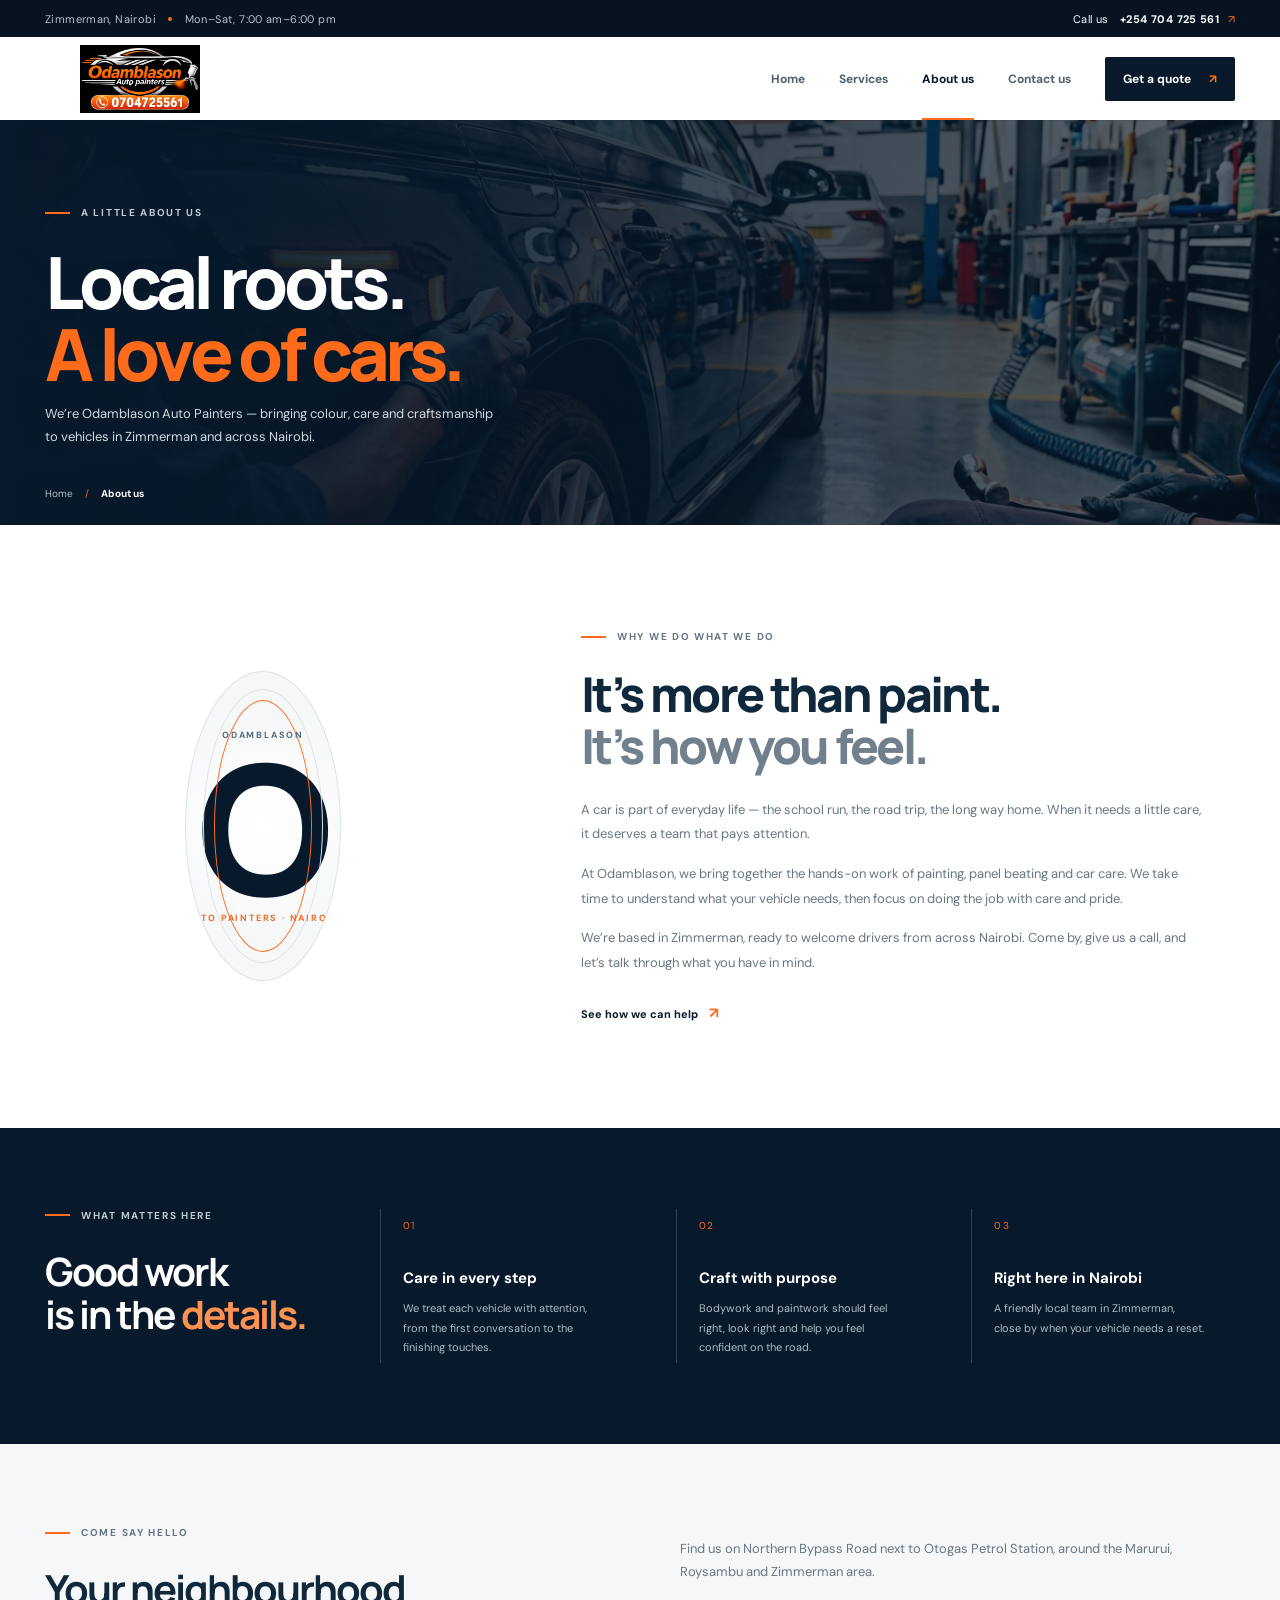
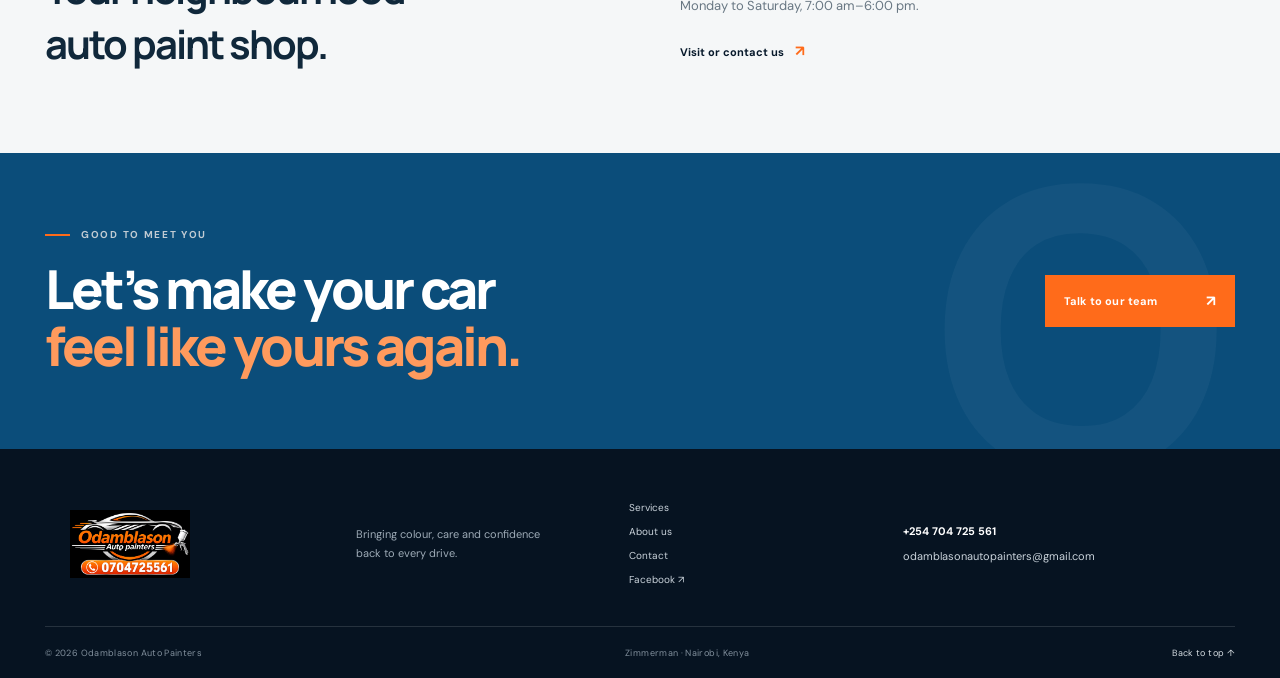
==== about.html @ 7e7ad4d9 "Build Odamblason Auto Painters website Co-authored-by: arena-agent <297053741+arena-agent@users.nore" ====
<!doctype html>
<html lang="en"><head><meta charset="utf-8"><meta name="viewport" content="width=device-width,initial-scale=1"><meta name="theme-color" content="#07192b"><meta name="description" content="Meet Odamblason Auto Painters, your local auto painting and bodywork team in Zimmerman, Nairobi."><title>About Us | Odamblason Auto Painters</title><link rel="preconnect" href="https://fonts.googleapis.com"><link rel="preconnect" href="https://fonts.gstatic.com" crossorigin><link href="https://fonts.googleapis.com/css2?family=DM+Sans:wght@400;500;600;700&family=Manrope:wght@400;500;600;700;800&display=swap" rel="stylesheet"><link rel="stylesheet" href="styles.css"><script src="script.js" defer></script></head><body id="top">
<div class="topline"><div class="wrap top-inner"><span>Zimmerman, Nairobi <i class="dot"></i> Mon–Sat, 7:00 am–6:00 pm</span><a href="tel:+254704725561">Call us <b>+254 704 725 561</b> <span class="arrow">↗</span></a></div></div><header class="site-header"><div class="wrap nav-wrap"><a class="brand" href="index.html" aria-label="Odamblason Auto Painters home"><img src="assets/OdambIason Auto Painters Logo.png" alt="Odamblason Auto Painters logo"></a><button class="menu-toggle" aria-label="Open navigation" aria-expanded="false"><span></span><span></span></button><nav class="main-nav" aria-label="Main navigation"><a href="index.html">Home</a><a href="services.html">Services</a><a class="active" href="about.html">About us</a><a href="contact.html">Contact us</a><a class="nav-cta" href="contact.html#quote">Get a quote <span>↗</span></a></nav></div></header>
<main><section class="page-hero about-hero"><div class="wrap page-hero-inner"><span class="eyebrow light"><span class="eyebrow-line"></span> A LITTLE ABOUT US</span><h1>Local roots.<br><em>A love of cars.</em></h1><p>We’re Odamblason Auto Painters — bringing colour, care and craftsmanship to vehicles in Zimmerman and across Nairobi.</p><div class="breadcrumb"><a href="index.html">Home</a><span>/</span><b>About us</b></div></div></section>
<section class="about-story section-pad"><div class="wrap about-grid"><div class="about-stamp"><span class="stamp-top">ODAMBLASON</span><span class="stamp-mark">O</span><span class="stamp-bottom">AUTO PAINTERS · NAIROBI</span></div><div class="about-text"><span class="eyebrow"><span class="eyebrow-line"></span> WHY WE DO WHAT WE DO</span><h2>It’s more than paint.<br><em>It’s how you feel.</em></h2><p>A car is part of everyday life — the school run, the road trip, the long way home. When it needs a little care, it deserves a team that pays attention.</p><p>At Odamblason, we bring together the hands-on work of painting, panel beating and car care. We take time to understand what your vehicle needs, then focus on doing the job with care and pride.</p><p>We’re based in Zimmerman, ready to welcome drivers from across Nairobi. Come by, give us a call, and let’s talk through what you have in mind.</p><a class="text-link" href="services.html">See how we can help <span>↗</span></a></div></div></section>
<section class="values-section"><div class="wrap values-grid"><div class="values-heading"><span class="eyebrow light"><span class="eyebrow-line"></span> WHAT MATTERS HERE</span><h2>Good work<br>is in the <em>details.</em></h2></div><div class="value-card"><span>01</span><h3>Care in every step</h3><p>We treat each vehicle with attention, from the first conversation to the finishing touches.</p></div><div class="value-card"><span>02</span><h3>Craft with purpose</h3><p>Bodywork and paintwork should feel right, look right and help you feel confident on the road.</p></div><div class="value-card"><span>03</span><h3>Right here in Nairobi</h3><p>A friendly local team in Zimmerman, close by when your vehicle needs a reset.</p></div></div></section>
<section class="about-location section-pad"><div class="wrap about-loc-inner"><div><span class="eyebrow"><span class="eyebrow-line"></span> COME SAY HELLO</span><h2>Your neighbourhood<br>auto paint shop.</h2></div><div><p>Find us on Northern Bypass Road next to Otogas Petrol Station, around the Marurui, Roysambu and Zimmerman area.</p><p>Monday to Saturday, 7:00 am–6:00 pm.</p><a class="text-link" href="contact.html">Visit or contact us <span>↗</span></a></div></div></section><section class="cta-band"><div class="wrap cta-inner"><div><span class="eyebrow light"><span class="eyebrow-line"></span> GOOD TO MEET YOU</span><h2>Let’s make your car<br><em>feel like yours again.</em></h2></div><a class="button button-orange" href="contact.html#quote">Talk to our team <span>↗</span></a></div></section></main>
<footer class="site-footer"><div class="wrap footer-main"><a class="footer-brand" href="index.html"><img src="assets/OdambIason Auto Painters Logo.png" alt="Odamblason Auto Painters"></a><p>Bringing colour, care and confidence back to every drive.</p><div class="footer-links"><a href="services.html">Services</a><a href="about.html">About us</a><a href="contact.html">Contact</a><a href="https://www.facebook.com/odamblason/" target="_blank" rel="noreferrer">Facebook ↗</a></div><div class="footer-contact"><a href="tel:+254704725561">+254 704 725 561</a><a href="mailto:odamblasonautopainters@gmail.com">odamblasonautopainters@gmail.com</a></div></div><div class="wrap footer-bottom"><span>© <span class="year"></span> Odamblason Auto Painters</span><span>Zimmerman · Nairobi, Kenya</span><a href="#top">Back to top ↑</a></div></footer></body></html>
---- styles.css ----
:root{--navy:#07192b;--navy2:#0b223a;--blue:#0b4d7a;--orange:#ff6b1a;--orange2:#ff8a3d;--ink:#10283b;--muted:#607080;--paper:#f5f7f8;--white:#fff;--line:#dfe5e9;--font:'DM Sans',sans-serif;--display:'Manrope',sans-serif}*{box-sizing:border-box}html{scroll-behavior:smooth;scroll-padding-top:92px}body{margin:0;color:var(--ink);font-family:var(--font);font-size:15px;-webkit-font-smoothing:antialiased}body.nav-open{overflow:hidden}a{color:inherit;text-decoration:none}img{max-width:100%;display:block}button,input,select,textarea{font:inherit}.wrap{width:min(1190px,calc(100% - 64px));margin:0 auto}.topline{height:37px;background:#061321;color:#b8c2cd;font-size:11px;letter-spacing:.035em}.top-inner{height:100%;display:flex;align-items:center;justify-content:space-between}.topline a{color:#fff}.topline b{margin-left:8px;font-weight:700}.dot{width:4px;height:4px;border-radius:50%;background:var(--orange);display:inline-block;margin:0 9px 2px}.arrow{color:var(--orange);margin-left:5px}.site-header{height:83px;background:#fff;position:sticky;top:0;z-index:20;box-shadow:0 1px 0 rgba(16,40,59,.08)}.nav-wrap{height:100%;display:flex;align-items:center;justify-content:space-between}.brand img{width:190px;height:68px;object-fit:contain}.main-nav{display:flex;align-items:center;gap:34px;height:100%;font-size:12px;font-weight:700;color:#52606d}.main-nav>a:not(.nav-cta){height:100%;display:flex;align-items:center;position:relative;transition:color .2s}.main-nav>a:not(.nav-cta):hover,.main-nav>a.active{color:var(--navy)}.main-nav>a.active:after{content:'';height:2px;background:var(--orange);position:absolute;bottom:0;left:0;right:0}.nav-cta{padding:14px 18px;background:var(--navy);color:white;border-radius:2px;transition:background .2s}.nav-cta:hover{background:var(--orange)}.nav-cta span{color:var(--orange);margin-left:15px}.nav-cta:hover span{color:white}.menu-toggle{display:none}.hero{height:min(670px,calc(100vh - 120px));min-height:565px;position:relative;overflow:hidden;background:var(--navy);color:white}.hero-image{position:absolute;inset:0;background-image:url('assets/paint-shop-hero.jpg');background-size:cover;background-position:center 56%;animation:heroZoom 22s ease-in-out infinite alternate}.hero-shade{position:absolute;inset:0;background:linear-gradient(90deg,rgba(4,17,29,.94) 0%,rgba(4,17,29,.78) 38%,rgba(4,17,29,.12) 77%),linear-gradient(0deg,rgba(4,17,29,.54),transparent 35%)}@keyframes heroZoom{from{transform:scale(1)}to{transform:scale(1.07)}}.hero-inner{position:relative;height:100%;display:flex;flex-direction:column;justify-content:center;padding-bottom:35px}.hero-copy{max-width:600px}.eyebrow{display:flex;align-items:center;gap:11px;font-size:10px;font-weight:700;letter-spacing:.17em;color:#667585}.eyebrow.light{color:#c1cbd3}.eyebrow-line{width:25px;height:2px;background:var(--orange);display:inline-block}.slide-kicker{color:var(--orange2);font-weight:700;letter-spacing:.17em;font-size:10px;margin:34px 0 17px}.slide h1,.page-hero h1{font-family:var(--display);font-size:clamp(53px,6.15vw,83px);letter-spacing:-.065em;line-height:.99;margin:0;font-weight:800}.slide h1 em,.page-hero h1 em,.intro h2 em,.feature-copy h2 em,.location-band h2 em,.cta-band h2 em,.about-text h2 em,.values-heading h2 em,.contact-info h2 em{font-style:normal;color:var(--orange)}.hero-lead{font-size:15px;line-height:1.8;color:#d0d7dd;max-width:420px;margin:22px 0 29px}.button{border:0;display:inline-flex;align-items:center;justify-content:space-between;gap:37px;padding:16px 19px;font-size:11px;font-weight:700;letter-spacing:.015em;transition:transform .2s,background .2s,color .2s;cursor:pointer}.button:hover{transform:translateY(-2px)}.button span{font-size:15px}.button-orange{background:var(--orange);color:#fff}.button-orange:hover{background:#e95b0b}.slide{display:none;animation:slideIn .55s both}.slide.active{display:block}@keyframes slideIn{from{opacity:0;transform:translateY(12px)}to{opacity:1;transform:translateY(0)}}.hero-bottom{display:flex;justify-content:space-between;align-items:center;position:absolute;bottom:30px;left:0;right:0}.slide-controls{display:flex;align-items:center;gap:13px}.slide-arrow{color:#fff;background:transparent;border:1px solid rgba(255,255,255,.28);border-radius:50%;height:31px;width:31px;cursor:pointer;transition:all .2s}.slide-arrow:hover{background:var(--orange);border-color:var(--orange)}.slide-dots{display:flex;gap:7px}.slide-dots button{width:6px;height:6px;border:0;padding:0;border-radius:10px;background:#73818e;cursor:pointer;transition:width .25s,background .25s}.slide-dots button.active{width:23px;background:var(--orange)}.hero-caption{font-size:9px;letter-spacing:.18em;color:#cad3db}.hero-side-link{position:absolute;right:0;bottom:0;background:var(--orange);color:white;display:flex;flex-direction:column;padding:17px 28px;min-width:240px;gap:6px}.hero-side-link span{font-size:9px;letter-spacing:.15em;opacity:.82}.hero-side-link b{font-size:12px}.hero-side-link b:last-child{font-weight:700}.quick-strip{background:#fff;border-bottom:1px solid var(--line)}.quick-grid{display:grid;grid-template-columns:repeat(3,1fr) auto;align-items:center;min-height:110px}.quick-item{display:flex;align-items:center;gap:15px;border-right:1px solid var(--line);padding:13px 20px 13px 0}.quick-item+.quick-item{padding-left:25px}.quick-icon{height:37px;width:37px;border:1px solid #e1e6e9;border-radius:50%;display:grid;place-items:center;color:var(--orange);font-size:20px}.quick-item b,.quick-item small{display:block}.quick-item b{font-size:12px}.quick-item small{font-size:10px;color:#788692;margin-top:5px}.quick-link,.text-link{font-size:11px;font-weight:700;color:var(--navy);white-space:nowrap}.quick-link{padding-left:22px}.quick-link span,.text-link span{color:var(--orange);padding-left:8px;font-size:15px}.section-pad{padding:105px 0}.intro{background:var(--paper)}.intro-grid{display:grid;grid-template-columns:220px 1fr;gap:55px}.intro-label{display:flex;flex-direction:column;justify-content:space-between;align-items:flex-start}.vertical-note{writing-mode:vertical-rl;transform:rotate(180deg);font-size:9px;letter-spacing:.16em;color:#a0abb3}.intro h2,.location-band h2,.about-text h2,.contact-info h2{font-family:var(--display);font-size:clamp(38px,4.4vw,58px);line-height:1.09;letter-spacing:-.055em;margin:0 0 28px;font-weight:800}.intro h2 em,.about-text h2 em,.contact-info h2 em{color:#687988}.intro-bottom{display:flex;align-items:flex-end;justify-content:space-between;gap:30px}.intro-bottom p{max-width:505px;font-size:14px;color:#657583;line-height:1.85;margin:0}.intro-bottom .text-link{padding-bottom:5px}.feature-service{display:grid;grid-template-columns:1.1fr .9fr;min-height:500px;background:var(--navy)}.feature-image{min-height:500px;overflow:hidden}.feature-image img{width:100%;height:100%;object-fit:cover;object-position:center;filter:saturate(.8)}.feature-copy{align-self:center;padding:70px clamp(45px,8vw,125px);color:#fff}.feature-number{font-size:10px;letter-spacing:.16em;color:#ff985b;margin:54px 0 15px}.feature-copy h2,.cta-band h2{font-family:var(--display);font-weight:800;font-size:clamp(38px,4.2vw,55px);line-height:1.05;letter-spacing:-.055em;margin:0 0 19px}.feature-copy p:not(.feature-number){color:#b7c2cd;line-height:1.8;font-size:13px;max-width:395px;margin-bottom:27px}.button-outline{border:1px solid #71808d;color:#fff;background:transparent}.button-outline:hover{background:#fff;color:var(--navy)}.location-band{padding:87px 0;background:#fff}.location-grid{display:grid;grid-template-columns:1.05fr 1.1fr .8fr;gap:38px;align-items:center}.location-band h2{font-size:42px;margin:21px 0 0}.location-band h2 em{color:#637686}.location-detail,.location-hours{border-left:1px solid var(--line);padding-left:32px}.location-detail>div{display:flex;gap:14px}.detail-icon{color:var(--orange);font-size:21px;line-height:1}.location-detail p,.location-hours p{font-size:12px;line-height:1.75;color:#687784;margin:0 0 14px}.location-detail p b,.location-hours p b{font-size:13px;color:var(--ink)}.location-hours>a{font-size:12px;font-weight:700;color:var(--blue)}.cta-band{background:var(--blue);padding:75px 0;color:white;position:relative;overflow:hidden}.cta-band:after{content:'O';font-family:var(--display);font-size:390px;font-weight:800;line-height:.8;position:absolute;right:4%;top:4%;color:rgba(255,255,255,.035);pointer-events:none}.cta-inner{display:flex;align-items:center;justify-content:space-between;position:relative;z-index:1}.cta-band h2{margin:20px 0 0}.cta-band h2 em{color:#ff9a5d}.cta-inner>.button{min-width:190px}.site-footer{background:#061321;color:#fff}.footer-main{padding:52px 0 40px;display:grid;grid-template-columns:1.15fr 1fr 1fr 1.35fr;gap:28px;align-items:center}.footer-brand img{width:170px;height:68px;object-fit:contain}.footer-main>p{font-size:11px;color:#9eabb7;line-height:1.7;max-width:190px}.footer-links,.footer-contact{display:flex;flex-direction:column;gap:11px;font-size:10px;color:#cad3db}.footer-links a:hover,.footer-contact a:hover{color:var(--orange)}.footer-contact{font-size:11px}.footer-contact a:first-child{font-weight:700;color:#fff}.footer-bottom{border-top:1px solid rgba(255,255,255,.13);height:52px;display:flex;align-items:center;justify-content:space-between;color:#82909d;font-size:9px;letter-spacing:.04em}.footer-bottom a{color:#d6dde2}.page-hero{height:405px;position:relative;overflow:hidden;background-color:var(--navy);color:white}.page-hero:before{content:'';position:absolute;inset:0;background-size:cover;background-position:center;opacity:.38}.services-hero:before{background-image:linear-gradient(90deg,var(--navy),transparent),url('assets/paint-shop-hero.jpg');background-position:center 57%}.about-hero:before{background-image:linear-gradient(90deg,var(--navy),transparent),url('assets/panel-work.jpg')}.contact-hero:before{background-image:linear-gradient(90deg,var(--navy),transparent),url('assets/paint-shop-hero.jpg');background-position:center 38%}.page-hero-inner{position:relative;height:100%;display:flex;flex-direction:column;justify-content:center;align-items:flex-start;padding-top:10px}.page-hero h1{font-size:clamp(51px,6vw,72px);margin:27px 0 14px}.page-hero-inner>p{color:#d1d9df;max-width:460px;line-height:1.75;font-size:13px;margin:0}.breadcrumb{position:absolute;bottom:25px;display:flex;gap:12px;font-size:10px;color:#b2bdc6}.breadcrumb a:hover{color:white}.breadcrumb span{color:var(--orange)}.breadcrumb b{color:#fff}.service-list{padding:91px 0}.section-heading{display:flex;justify-content:space-between;align-items:flex-start;margin-bottom:48px}.section-heading>p{max-width:480px;margin:0;color:#71808c;font-size:13px;line-height:1.8}.service-row{display:grid;grid-template-columns:85px 1.1fr 1fr;gap:30px;padding:42px 0;border-top:1px solid var(--line);min-height:320px}.service-index{font-family:var(--display);font-size:30px;font-weight:700;color:var(--orange);letter-spacing:-.06em}.service-index span{font-family:var(--font);font-size:10px;color:#99a4ad;letter-spacing:0}.service-type{font-size:9px;letter-spacing:.18em;font-weight:700;color:#82909a}.service-copy h2{font-family:var(--display);font-size:30px;letter-spacing:-.045em;margin:13px 0}.service-copy p{font-size:12px;line-height:1.85;color:#6c7a86;max-width:420px;margin:0 0 16px}.service-copy ul{list-style:none;padding:0;margin:0 0 22px;display:grid;grid-template-columns:1fr 1fr;gap:10px;max-width:420px}.service-copy li{font-size:10px;color:#4d5d69;padding-left:14px;position:relative}.service-copy li:before{content:'';position:absolute;left:0;top:5px;width:5px;height:5px;background:var(--orange);border-radius:50%}.service-visual{min-height:250px;position:relative;overflow:hidden;background:#122b42}.service-visual img{width:100%;height:100%;position:absolute;inset:0;object-fit:cover}.service-visual:after{content:'';position:absolute;inset:0;background:linear-gradient(0deg,rgba(4,17,29,.72),transparent 65%)}.visual-caption{position:absolute;z-index:1;bottom:20px;left:22px;color:white;font-size:9px;letter-spacing:.16em;line-height:1.7;font-weight:700}.paint-visual{background:radial-gradient(ellipse at 70% 40%,#37739b 0,#144467 27%,#0b2034 68%)}.paint-visual:before{content:'';position:absolute;width:280px;height:90px;border-radius:50%;background:linear-gradient(90deg,#0d2740,#3286bd,#153653);right:8%;top:40%;transform:skewX(-22deg);box-shadow:0 23px 27px rgba(0,0,0,.45),inset 0 3px 7px rgba(255,255,255,.38)}.paint-visual:after{background:linear-gradient(0deg,rgba(4,17,29,.65),transparent 70%)}.visual-ring{position:absolute;right:6%;top:9%;height:155px;width:155px;border:1px solid rgba(255,255,255,.13);border-radius:50%}.panel-visual{background:#0a2033}.care-visual{background:radial-gradient(ellipse at 57% 44%,#317094,#102c46 48%,#081a2a 77%)}.care-visual:before{content:'';position:absolute;width:305px;height:80px;border-radius:50%;background:linear-gradient(90deg,#102d48,#2d75a0,#143653);left:12%;top:48%;transform:skewX(-22deg);box-shadow:0 22px 25px rgba(0,0,0,.42),inset 0 3px 7px rgba(255,255,255,.38)}.care-visual:after{background:linear-gradient(0deg,rgba(4,17,29,.65),transparent 70%)}.care-spark{position:absolute;z-index:1;color:#ff9c60;font-size:65px;right:17%;top:13%}.support-note{background:var(--paper);padding:27px 32px;display:flex;align-items:center;gap:26px;margin-top:40px}.support-note>span{font-size:9px;letter-spacing:.15em;font-weight:700;color:var(--orange);white-space:nowrap}.support-note p{margin:0;color:#677783;font-size:11px;line-height:1.7}.support-note a{font-size:11px;font-weight:700;white-space:nowrap;color:var(--navy)}.about-story{padding:105px 0}.about-grid{display:grid;grid-template-columns:.8fr 1.2fr;gap:100px;align-items:center}.about-stamp{height:310px;max-width:350px;border:1px solid #dce3e8;border-radius:50%;margin:auto;display:flex;flex-direction:column;align-items:center;justify-content:center;position:relative;overflow:hidden;background:radial-gradient(circle,#fff 0%,#f5f7f8 72%)}.about-stamp:before,.about-stamp:after{content:'';position:absolute;border:1px solid #dce3e8;border-radius:50%;inset:17px}.about-stamp:after{inset:28px;border-color:#ff6b1a}.stamp-top,.stamp-bottom{font-size:9px;font-weight:700;letter-spacing:.2em;color:#566b7b;z-index:1}.stamp-mark{font-family:var(--display);font-size:180px;line-height:.95;color:var(--navy);font-weight:800;letter-spacing:-.1em;margin-left:-14px}.stamp-bottom{color:#f26920}.about-text h2{font-size:48px;margin:25px 0}.about-text h2 em{color:#70808d}.about-text>p{font-size:13px;line-height:1.9;color:#677783;max-width:620px;margin:0 0 15px}.about-text .text-link{display:inline-block;margin-top:12px}.values-section{background:var(--navy);padding:81px 0;color:#fff}.values-grid{display:grid;grid-template-columns:1.15fr repeat(3,1fr);gap:32px}.values-heading h2{font-family:var(--display);font-size:39px;letter-spacing:-.05em;line-height:1.1;margin:28px 0 0}.values-heading h2 em{color:#ff9250}.value-card{border-left:1px solid #314356;padding:5px 0 5px 22px}.value-card>span{font-size:10px;color:var(--orange);letter-spacing:.12em}.value-card h3{font-size:15px;margin:34px 0 11px}.value-card p{font-size:11px;line-height:1.8;color:#aebbc6;margin:0;max-width:210px}.about-location{padding:82px 0;background:var(--paper)}.about-loc-inner{display:grid;grid-template-columns:1fr 1fr;gap:80px;align-items:center}.about-loc-inner h2{font-family:var(--display);font-size:40px;letter-spacing:-.05em;margin:22px 0 0}.about-loc-inner>div+div p{font-size:13px;line-height:1.8;color:#687783;margin:0 0 11px}.about-loc-inner .text-link{display:inline-block;margin-top:12px}.contact-section{padding:93px 0}.contact-grid{display:grid;grid-template-columns:1fr .86fr;gap:95px;align-items:start}.contact-info h2{margin:24px 0 38px}.contact-info h2 em{color:#677988}.contact-detail{display:flex;gap:18px;margin:0 0 27px}.contact-icon{height:39px;width:39px;border-radius:50%;border:1px solid var(--line);display:grid;place-items:center;color:var(--orange);font-size:18px;flex-shrink:0}.contact-detail small{font-size:9px;letter-spacing:.15em;color:#87939c;font-weight:700}.contact-detail p{font-size:12px;line-height:1.7;color:#526471;margin:9px 0}.contact-detail>div>a:not(.large-contact){font-size:10px;font-weight:700;color:var(--blue)}.contact-detail .small-muted{font-size:10px;color:#8b969f;max-width:390px}.large-contact{display:block;font-family:var(--display);font-size:18px;font-weight:700;color:var(--navy);margin-top:7px}.email-contact{font-family:var(--font);font-size:14px}.facebook-link{display:inline-flex;align-items:center;gap:12px;font-size:11px;font-weight:700;margin:0 0 0 56px}.facebook-link>span{height:23px;width:23px;background:var(--blue);color:white;font-family:Arial;font-weight:700;font-size:18px;text-align:center;border-radius:50%}.facebook-link b{color:var(--orange);font-size:15px}.contact-form-wrap{background:var(--paper);padding:35px 38px 33px;border-top:3px solid var(--orange)}.form-heading>span{font-size:9px;letter-spacing:.16em;color:#8b969f;font-weight:700}.form-heading h3{font-family:var(--display);font-size:26px;line-height:1.15;letter-spacing:-.04em;margin:15px 0 25px}.quote-form{display:flex;flex-direction:column}.quote-form label{font-size:10px;font-weight:700;color:#435463;margin:0 0 7px}.quote-form label span{font-weight:400;color:#919ca5}.quote-form input,.quote-form select,.quote-form textarea{width:100%;border:1px solid #dce3e7;background:#fff;padding:12px 13px;font-size:11px;color:#203749;border-radius:0;outline:none;margin-bottom:16px}.quote-form input:focus,.quote-form select:focus,.quote-form textarea:focus{border-color:var(--blue);box-shadow:0 0 0 2px rgba(11,77,122,.08)}.quote-form textarea{resize:vertical;min-height:90px}.quote-form input::placeholder,.quote-form textarea::placeholder{color:#a5afb7}.form-submit{width:100%;margin-top:1px}.form-note{font-size:9px;line-height:1.7;color:#7b8994;margin:12px 0 0}.form-note a{font-weight:700;color:var(--navy)}.map-section{height:360px;position:relative;background:#dce3e4}.map-section iframe{border:0;width:100%;height:100%;filter:grayscale(.45) contrast(.9)}.map-label{position:absolute;bottom:25px;left:max(32px,calc((100% - 1190px)/2));background:white;padding:16px 20px;display:flex;align-items:center;gap:13px;box-shadow:0 5px 25px rgba(5,20,33,.12)}.map-pin{color:var(--orange);font-size:23px}.map-label b,.map-label small{display:block}.map-label b{font-size:12px}.map-label small{font-size:9px;color:#7d8993;margin-top:4px}.map-arrow{color:var(--orange);margin-left:16px}
@media(max-width:900px){.wrap{width:min(100% - 42px,720px)}.main-nav{gap:20px}.brand img{width:170px}.hero-side-link{display:none}.quick-grid{grid-template-columns:repeat(3,1fr)}.quick-link{grid-column:1/-1;padding:14px 0 18px;text-align:center;border-top:1px solid var(--line)}.quick-item{padding-right:9px}.quick-item+.quick-item{padding-left:12px}.quick-item b{font-size:10px}.quick-item small{font-size:9px}.intro-grid{grid-template-columns:140px 1fr;gap:30px}.feature-copy{padding:55px 45px}.location-grid{grid-template-columns:1fr 1fr;gap:32px}.location-grid>div:first-child{grid-column:1/-1}.location-detail{padding-left:20px}.location-hours{padding-left:20px}.footer-main{grid-template-columns:1fr 1fr;gap:20px}.footer-main>p{max-width:250px}.service-row{grid-template-columns:56px 1fr 1fr;gap:20px}.service-copy h2{font-size:25px}.service-copy ul{grid-template-columns:1fr}.service-visual{min-height:240px}.about-grid{gap:55px}.about-stamp{height:250px}.stamp-mark{font-size:145px}.values-grid{grid-template-columns:1fr 1fr}.values-heading{grid-column:1/-1}.values-heading h2{margin-top:16px}.contact-grid{gap:45px}.email-contact{font-size:12px}.support-note{align-items:flex-start;flex-wrap:wrap;gap:12px 20px}.support-note p{flex:1 1 65%}}
@media(max-width:640px){html{scroll-padding-top:72px}.wrap{width:calc(100% - 38px)}.topline{height:34px;font-size:9px}.topline b{margin-left:4px}.top-inner>span{font-size:9px}.site-header{height:70px}.brand img{width:150px;height:58px}.menu-toggle{display:flex;width:39px;height:39px;background:transparent;border:1px solid var(--line);align-items:center;justify-content:center;flex-direction:column;gap:5px;z-index:25}.menu-toggle span{height:2px;width:16px;background:var(--navy);transition:all .2s}.menu-toggle[aria-expanded=true] span:first-child{transform:translateY(3.5px) rotate(45deg)}.menu-toggle[aria-expanded=true] span:last-child{transform:translateY(-3.5px) rotate(-45deg)}.main-nav{position:fixed;inset:104px 0 0;background:#fff;height:auto;display:flex;flex-direction:column;align-items:stretch;gap:0;padding:17px 24px 40px;transform:translateX(100%);transition:transform .25s;z-index:22}.main-nav.open{transform:translateX(0)}.main-nav>a:not(.nav-cta){height:auto;padding:19px 4px;border-bottom:1px solid var(--line);font-size:15px}.main-nav>a.active:after{width:25px;right:auto;bottom:8px}.nav-cta{margin-top:24px;padding:17px;font-size:13px}.hero{height:640px;min-height:590px;max-height:calc(100svh - 104px)}.hero-image{background-position:62% center}.hero-shade{background:linear-gradient(90deg,rgba(4,17,29,.91),rgba(4,17,29,.48)),linear-gradient(0deg,rgba(4,17,29,.6),transparent 55%)}.hero-inner{justify-content:center;padding-bottom:22px}.hero-copy{max-width:100%}.eyebrow{font-size:9px}.slide-kicker{margin:36px 0 16px}.slide h1{font-size:clamp(55px,14vw,75px)}.hero-lead{font-size:13px;max-width:335px;margin:20px 0 25px}.hero-bottom{bottom:20px}.hero-caption{font-size:7px}.quick-grid{grid-template-columns:1fr;padding:8px 0}.quick-item,.quick-item+.quick-item{border-right:0;border-bottom:1px solid var(--line);padding:11px 0}.quick-icon{height:33px;width:33px}.quick-item b{font-size:12px}.quick-item small{font-size:10px}.quick-link{grid-column:auto;padding:15px 0 10px;text-align:left;border-top:0}.section-pad{padding:72px 0}.intro-grid{grid-template-columns:1fr;gap:30px}.intro-label{gap:22px}.vertical-note{writing-mode:initial;transform:none}.intro h2{font-size:39px;margin-bottom:20px}.intro-bottom{align-items:flex-start;flex-direction:column;gap:19px}.intro-bottom p{font-size:13px}.feature-service{grid-template-columns:1fr}.feature-image{min-height:300px;height:300px}.feature-copy{padding:45px 24px 55px}.feature-number{margin:34px 0 14px}.feature-copy h2{font-size:42px}.location-band{padding:66px 0}.location-grid{grid-template-columns:1fr;gap:27px}.location-grid>div:first-child{grid-column:auto}.location-band h2{font-size:37px}.location-detail,.location-hours{padding-left:0;border-left:0;border-top:1px solid var(--line);padding-top:22px}.location-detail .text-link{margin-left:35px}.cta-band{padding:57px 0}.cta-inner{align-items:flex-start;flex-direction:column;gap:28px}.cta-band h2{font-size:40px}.footer-main{grid-template-columns:1fr 1fr;padding:38px 0 30px;gap:22px 15px}.footer-brand img{width:145px}.footer-main>p{font-size:10px}.footer-links,.footer-contact{font-size:10px}.footer-bottom{height:auto;min-height:62px;gap:10px;flex-wrap:wrap;padding:13px 0;font-size:8px}.footer-bottom span:nth-child(2){display:none}.page-hero{height:370px}.page-hero h1{font-size:56px;margin:23px 0 12px}.page-hero-inner>p{font-size:12px;max-width:340px}.service-list{padding:67px 0}.section-heading{flex-direction:column;gap:20px;margin-bottom:28px}.section-heading>p{font-size:12px}.service-row{grid-template-columns:43px 1fr;gap:10px 16px;padding:29px 0}.service-index{font-size:24px}.service-copy h2{font-size:24px}.service-copy p{font-size:11px}.service-copy ul{grid-template-columns:1fr 1fr;gap:9px}.service-visual{grid-column:2;min-height:205px;margin-top:12px}.support-note{padding:21px;display:block;margin-top:25px}.support-note>span{display:block;margin-bottom:10px}.support-note p{font-size:11px;margin-bottom:13px}.about-story{padding:67px 0}.about-grid{grid-template-columns:1fr;gap:43px}.about-stamp{height:235px;width:270px}.stamp-mark{font-size:140px}.about-text h2{font-size:39px;margin:20px 0}.about-text>p{font-size:12px}.values-section{padding:60px 0}.values-grid{grid-template-columns:1fr;gap:22px}.values-heading{grid-column:auto}.values-heading h2{font-size:37px}.value-card{padding:3px 0 3px 18px}.value-card h3{margin:15px 0 7px}.value-card p{max-width:100%}.about-location{padding:62px 0}.about-loc-inner{grid-template-columns:1fr;gap:25px}.about-loc-inner h2{font-size:36px}.contact-section{padding:67px 0}.contact-grid{grid-template-columns:1fr;gap:48px}.contact-info h2{font-size:42px;margin:20px 0 30px}.contact-detail{gap:13px}.contact-detail p{font-size:11px}.contact-form-wrap{padding:28px 22px}.email-contact{font-size:12px}.map-section{height:300px}.map-label{left:19px;bottom:18px;padding:13px 15px}.map-label b{font-size:11px}}
@media(prefers-reduced-motion:reduce){*,*:before,*:after{scroll-behavior:auto!important;animation-duration:.01ms!important;animation-iteration-count:1!important;transition-duration:.01ms!important}}
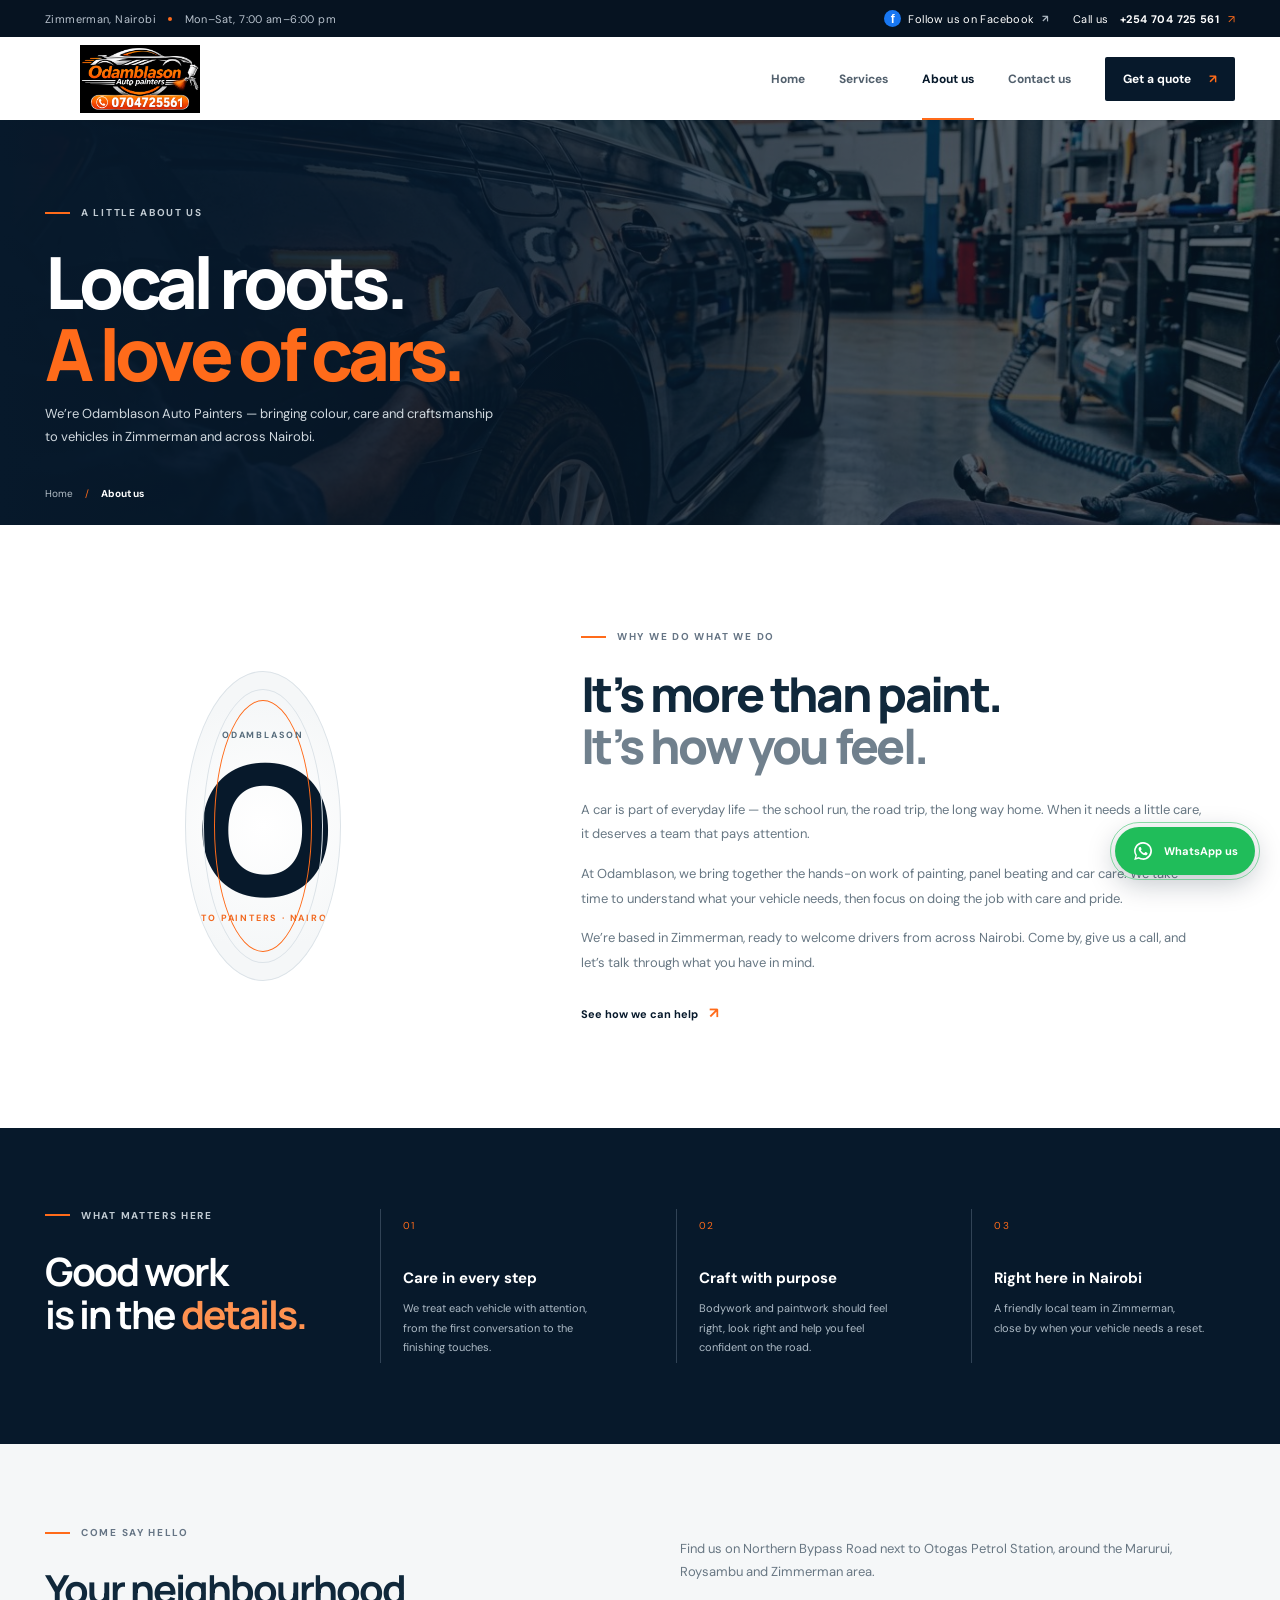
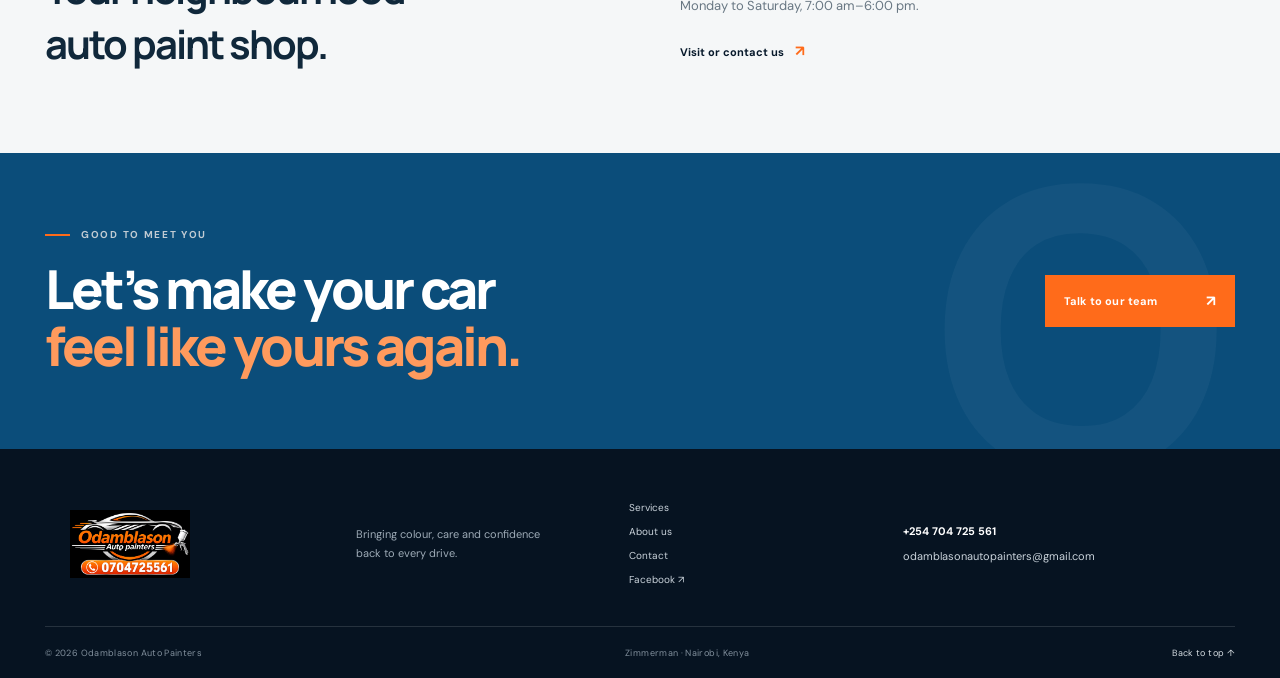
==== commit e8707ac9: "Polish website visuals and add before-after galleries Co-authored-by: arena-agent <297053741+arena-a" ====
--- a/about.html
+++ b/about.html
@@ -1,8 +1,8 @@
 <!doctype html>
 <html lang="en"><head><meta charset="utf-8"><meta name="viewport" content="width=device-width,initial-scale=1"><meta name="theme-color" content="#07192b"><meta name="description" content="Meet Odamblason Auto Painters, your local auto painting and bodywork team in Zimmerman, Nairobi."><title>About Us | Odamblason Auto Painters</title><link rel="preconnect" href="https://fonts.googleapis.com"><link rel="preconnect" href="https://fonts.gstatic.com" crossorigin><link href="https://fonts.googleapis.com/css2?family=DM+Sans:wght@400;500;600;700&family=Manrope:wght@400;500;600;700;800&display=swap" rel="stylesheet"><link rel="stylesheet" href="styles.css"><script src="script.js" defer></script></head><body id="top">
-<div class="topline"><div class="wrap top-inner"><span>Zimmerman, Nairobi <i class="dot"></i> Mon–Sat, 7:00 am–6:00 pm</span><a href="tel:+254704725561">Call us <b>+254 704 725 561</b> <span class="arrow">↗</span></a></div></div><header class="site-header"><div class="wrap nav-wrap"><a class="brand" href="index.html" aria-label="Odamblason Auto Painters home"><img src="assets/OdambIason Auto Painters Logo.png" alt="Odamblason Auto Painters logo"></a><button class="menu-toggle" aria-label="Open navigation" aria-expanded="false"><span></span><span></span></button><nav class="main-nav" aria-label="Main navigation"><a href="index.html">Home</a><a href="services.html">Services</a><a class="active" href="about.html">About us</a><a href="contact.html">Contact us</a><a class="nav-cta" href="contact.html#quote">Get a quote <span>↗</span></a></nav></div></header>
+<div class="topline"><div class="wrap top-inner"><span>Zimmerman, Nairobi <i class="dot"></i> Mon–Sat, 7:00 am–6:00 pm</span><div class="top-actions"><a class="top-facebook" href="https://www.facebook.com/odamblason/" target="_blank" rel="noreferrer"><span>f</span> Follow us on Facebook <b>↗</b></a><a href="tel:+254704725561">Call us <b>+254 704 725 561</b> <span class="arrow">↗</span></a></div></div></div><header class="site-header"><div class="wrap nav-wrap"><a class="brand" href="index.html" aria-label="Odamblason Auto Painters home"><img src="assets/OdambIason Auto Painters Logo.png" alt="Odamblason Auto Painters logo"></a><button class="menu-toggle" aria-label="Open navigation" aria-expanded="false"><span></span><span></span></button><nav class="main-nav" aria-label="Main navigation"><a href="index.html">Home</a><a href="services.html">Services</a><a class="active" href="about.html">About us</a><a href="contact.html">Contact us</a><a class="nav-cta" href="contact.html#quote">Get a quote <span>↗</span></a></nav></div></header>
 <main><section class="page-hero about-hero"><div class="wrap page-hero-inner"><span class="eyebrow light"><span class="eyebrow-line"></span> A LITTLE ABOUT US</span><h1>Local roots.<br><em>A love of cars.</em></h1><p>We’re Odamblason Auto Painters — bringing colour, care and craftsmanship to vehicles in Zimmerman and across Nairobi.</p><div class="breadcrumb"><a href="index.html">Home</a><span>/</span><b>About us</b></div></div></section>
 <section class="about-story section-pad"><div class="wrap about-grid"><div class="about-stamp"><span class="stamp-top">ODAMBLASON</span><span class="stamp-mark">O</span><span class="stamp-bottom">AUTO PAINTERS · NAIROBI</span></div><div class="about-text"><span class="eyebrow"><span class="eyebrow-line"></span> WHY WE DO WHAT WE DO</span><h2>It’s more than paint.<br><em>It’s how you feel.</em></h2><p>A car is part of everyday life — the school run, the road trip, the long way home. When it needs a little care, it deserves a team that pays attention.</p><p>At Odamblason, we bring together the hands-on work of painting, panel beating and car care. We take time to understand what your vehicle needs, then focus on doing the job with care and pride.</p><p>We’re based in Zimmerman, ready to welcome drivers from across Nairobi. Come by, give us a call, and let’s talk through what you have in mind.</p><a class="text-link" href="services.html">See how we can help <span>↗</span></a></div></div></section>
 <section class="values-section"><div class="wrap values-grid"><div class="values-heading"><span class="eyebrow light"><span class="eyebrow-line"></span> WHAT MATTERS HERE</span><h2>Good work<br>is in the <em>details.</em></h2></div><div class="value-card"><span>01</span><h3>Care in every step</h3><p>We treat each vehicle with attention, from the first conversation to the finishing touches.</p></div><div class="value-card"><span>02</span><h3>Craft with purpose</h3><p>Bodywork and paintwork should feel right, look right and help you feel confident on the road.</p></div><div class="value-card"><span>03</span><h3>Right here in Nairobi</h3><p>A friendly local team in Zimmerman, close by when your vehicle needs a reset.</p></div></div></section>
 <section class="about-location section-pad"><div class="wrap about-loc-inner"><div><span class="eyebrow"><span class="eyebrow-line"></span> COME SAY HELLO</span><h2>Your neighbourhood<br>auto paint shop.</h2></div><div><p>Find us on Northern Bypass Road next to Otogas Petrol Station, around the Marurui, Roysambu and Zimmerman area.</p><p>Monday to Saturday, 7:00 am–6:00 pm.</p><a class="text-link" href="contact.html">Visit or contact us <span>↗</span></a></div></div></section><section class="cta-band"><div class="wrap cta-inner"><div><span class="eyebrow light"><span class="eyebrow-line"></span> GOOD TO MEET YOU</span><h2>Let’s make your car<br><em>feel like yours again.</em></h2></div><a class="button button-orange" href="contact.html#quote">Talk to our team <span>↗</span></a></div></section></main>
-<footer class="site-footer"><div class="wrap footer-main"><a class="footer-brand" href="index.html"><img src="assets/OdambIason Auto Painters Logo.png" alt="Odamblason Auto Painters"></a><p>Bringing colour, care and confidence back to every drive.</p><div class="footer-links"><a href="services.html">Services</a><a href="about.html">About us</a><a href="contact.html">Contact</a><a href="https://www.facebook.com/odamblason/" target="_blank" rel="noreferrer">Facebook ↗</a></div><div class="footer-contact"><a href="tel:+254704725561">+254 704 725 561</a><a href="mailto:odamblasonautopainters@gmail.com">odamblasonautopainters@gmail.com</a></div></div><div class="wrap footer-bottom"><span>© <span class="year"></span> Odamblason Auto Painters</span><span>Zimmerman · Nairobi, Kenya</span><a href="#top">Back to top ↑</a></div></footer></body></html>+<footer class="site-footer"><div class="wrap footer-main"><a class="footer-brand" href="index.html"><img src="assets/OdambIason Auto Painters Logo.png" alt="Odamblason Auto Painters"></a><p>Bringing colour, care and confidence back to every drive.</p><div class="footer-links"><a href="services.html">Services</a><a href="about.html">About us</a><a href="contact.html">Contact</a><a href="https://www.facebook.com/odamblason/" target="_blank" rel="noreferrer">Facebook ↗</a></div><div class="footer-contact"><a href="tel:+254704725561">+254 704 725 561</a><a href="mailto:odamblasonautopainters@gmail.com">odamblasonautopainters@gmail.com</a></div></div><div class="wrap footer-bottom"><span>© <span class="year"></span> Odamblason Auto Painters</span><span>Zimmerman · Nairobi, Kenya</span><a href="#top">Back to top ↑</a></div></footer><a class="whatsapp-float" href="https://wa.me/254704725561?text=Hello%20Odamblason%20Auto%20Painters%2C%20I%27d%20like%20to%20ask%20about%20your%20services." target="_blank" rel="noreferrer" aria-label="Chat with Odamblason Auto Painters on WhatsApp"><svg viewBox="0 0 32 32" aria-hidden="true"><path d="M16.04 3a12.9 12.9 0 0 0-11 19.64L3.2 29l6.57-1.72A12.96 12.96 0 1 0 16.04 3Zm0 23.6c-1.97 0-3.9-.53-5.58-1.54l-.4-.24-3.9 1.02 1.04-3.8-.26-.41a10.62 10.62 0 1 1 9.1 4.97Zm5.83-7.95c-.32-.16-1.9-.94-2.19-1.05-.3-.11-.5-.16-.71.16-.21.32-.82 1.05-1 1.27-.18.21-.37.24-.69.08-.32-.16-1.34-.5-2.55-1.57-.95-.84-1.59-1.88-1.77-2.2-.18-.32-.02-.49.14-.65.14-.14.32-.37.48-.55.16-.19.21-.32.32-.53.1-.21.05-.4-.03-.56-.08-.16-.72-1.73-.98-2.37-.26-.62-.52-.54-.71-.55h-.61c-.21 0-.56.08-.85.4-.29.31-1.11 1.09-1.11 2.66s1.14 3.09 1.3 3.3c.16.21 2.25 3.43 5.46 4.81.76.33 1.35.52 1.81.66.76.24 1.46.2 2.01.12.61-.09 1.9-.78 2.17-1.53.27-.76.27-1.4.19-1.53-.08-.13-.29-.21-.61-.37Z"/></svg><span>WhatsApp us</span></a></body></html>
--- a/styles.css
+++ b/styles.css
@@ -1,4 +1,11 @@
-:root{--navy:#07192b;--navy2:#0b223a;--blue:#0b4d7a;--orange:#ff6b1a;--orange2:#ff8a3d;--ink:#10283b;--muted:#607080;--paper:#f5f7f8;--white:#fff;--line:#dfe5e9;--font:'DM Sans',sans-serif;--display:'Manrope',sans-serif}*{box-sizing:border-box}html{scroll-behavior:smooth;scroll-padding-top:92px}body{margin:0;color:var(--ink);font-family:var(--font);font-size:15px;-webkit-font-smoothing:antialiased}body.nav-open{overflow:hidden}a{color:inherit;text-decoration:none}img{max-width:100%;display:block}button,input,select,textarea{font:inherit}.wrap{width:min(1190px,calc(100% - 64px));margin:0 auto}.topline{height:37px;background:#061321;color:#b8c2cd;font-size:11px;letter-spacing:.035em}.top-inner{height:100%;display:flex;align-items:center;justify-content:space-between}.topline a{color:#fff}.topline b{margin-left:8px;font-weight:700}.dot{width:4px;height:4px;border-radius:50%;background:var(--orange);display:inline-block;margin:0 9px 2px}.arrow{color:var(--orange);margin-left:5px}.site-header{height:83px;background:#fff;position:sticky;top:0;z-index:20;box-shadow:0 1px 0 rgba(16,40,59,.08)}.nav-wrap{height:100%;display:flex;align-items:center;justify-content:space-between}.brand img{width:190px;height:68px;object-fit:contain}.main-nav{display:flex;align-items:center;gap:34px;height:100%;font-size:12px;font-weight:700;color:#52606d}.main-nav>a:not(.nav-cta){height:100%;display:flex;align-items:center;position:relative;transition:color .2s}.main-nav>a:not(.nav-cta):hover,.main-nav>a.active{color:var(--navy)}.main-nav>a.active:after{content:'';height:2px;background:var(--orange);position:absolute;bottom:0;left:0;right:0}.nav-cta{padding:14px 18px;background:var(--navy);color:white;border-radius:2px;transition:background .2s}.nav-cta:hover{background:var(--orange)}.nav-cta span{color:var(--orange);margin-left:15px}.nav-cta:hover span{color:white}.menu-toggle{display:none}.hero{height:min(670px,calc(100vh - 120px));min-height:565px;position:relative;overflow:hidden;background:var(--navy);color:white}.hero-image{position:absolute;inset:0;background-image:url('assets/paint-shop-hero.jpg');background-size:cover;background-position:center 56%;animation:heroZoom 22s ease-in-out infinite alternate}.hero-shade{position:absolute;inset:0;background:linear-gradient(90deg,rgba(4,17,29,.94) 0%,rgba(4,17,29,.78) 38%,rgba(4,17,29,.12) 77%),linear-gradient(0deg,rgba(4,17,29,.54),transparent 35%)}@keyframes heroZoom{from{transform:scale(1)}to{transform:scale(1.07)}}.hero-inner{position:relative;height:100%;display:flex;flex-direction:column;justify-content:center;padding-bottom:35px}.hero-copy{max-width:600px}.eyebrow{display:flex;align-items:center;gap:11px;font-size:10px;font-weight:700;letter-spacing:.17em;color:#667585}.eyebrow.light{color:#c1cbd3}.eyebrow-line{width:25px;height:2px;background:var(--orange);display:inline-block}.slide-kicker{color:var(--orange2);font-weight:700;letter-spacing:.17em;font-size:10px;margin:34px 0 17px}.slide h1,.page-hero h1{font-family:var(--display);font-size:clamp(53px,6.15vw,83px);letter-spacing:-.065em;line-height:.99;margin:0;font-weight:800}.slide h1 em,.page-hero h1 em,.intro h2 em,.feature-copy h2 em,.location-band h2 em,.cta-band h2 em,.about-text h2 em,.values-heading h2 em,.contact-info h2 em{font-style:normal;color:var(--orange)}.hero-lead{font-size:15px;line-height:1.8;color:#d0d7dd;max-width:420px;margin:22px 0 29px}.button{border:0;display:inline-flex;align-items:center;justify-content:space-between;gap:37px;padding:16px 19px;font-size:11px;font-weight:700;letter-spacing:.015em;transition:transform .2s,background .2s,color .2s;cursor:pointer}.button:hover{transform:translateY(-2px)}.button span{font-size:15px}.button-orange{background:var(--orange);color:#fff}.button-orange:hover{background:#e95b0b}.slide{display:none;animation:slideIn .55s both}.slide.active{display:block}@keyframes slideIn{from{opacity:0;transform:translateY(12px)}to{opacity:1;transform:translateY(0)}}.hero-bottom{display:flex;justify-content:space-between;align-items:center;position:absolute;bottom:30px;left:0;right:0}.slide-controls{display:flex;align-items:center;gap:13px}.slide-arrow{color:#fff;background:transparent;border:1px solid rgba(255,255,255,.28);border-radius:50%;height:31px;width:31px;cursor:pointer;transition:all .2s}.slide-arrow:hover{background:var(--orange);border-color:var(--orange)}.slide-dots{display:flex;gap:7px}.slide-dots button{width:6px;height:6px;border:0;padding:0;border-radius:10px;background:#73818e;cursor:pointer;transition:width .25s,background .25s}.slide-dots button.active{width:23px;background:var(--orange)}.hero-caption{font-size:9px;letter-spacing:.18em;color:#cad3db}.hero-side-link{position:absolute;right:0;bottom:0;background:var(--orange);color:white;display:flex;flex-direction:column;padding:17px 28px;min-width:240px;gap:6px}.hero-side-link span{font-size:9px;letter-spacing:.15em;opacity:.82}.hero-side-link b{font-size:12px}.hero-side-link b:last-child{font-weight:700}.quick-strip{background:#fff;border-bottom:1px solid var(--line)}.quick-grid{display:grid;grid-template-columns:repeat(3,1fr) auto;align-items:center;min-height:110px}.quick-item{display:flex;align-items:center;gap:15px;border-right:1px solid var(--line);padding:13px 20px 13px 0}.quick-item+.quick-item{padding-left:25px}.quick-icon{height:37px;width:37px;border:1px solid #e1e6e9;border-radius:50%;display:grid;place-items:center;color:var(--orange);font-size:20px}.quick-item b,.quick-item small{display:block}.quick-item b{font-size:12px}.quick-item small{font-size:10px;color:#788692;margin-top:5px}.quick-link,.text-link{font-size:11px;font-weight:700;color:var(--navy);white-space:nowrap}.quick-link{padding-left:22px}.quick-link span,.text-link span{color:var(--orange);padding-left:8px;font-size:15px}.section-pad{padding:105px 0}.intro{background:var(--paper)}.intro-grid{display:grid;grid-template-columns:220px 1fr;gap:55px}.intro-label{display:flex;flex-direction:column;justify-content:space-between;align-items:flex-start}.vertical-note{writing-mode:vertical-rl;transform:rotate(180deg);font-size:9px;letter-spacing:.16em;color:#a0abb3}.intro h2,.location-band h2,.about-text h2,.contact-info h2{font-family:var(--display);font-size:clamp(38px,4.4vw,58px);line-height:1.09;letter-spacing:-.055em;margin:0 0 28px;font-weight:800}.intro h2 em,.about-text h2 em,.contact-info h2 em{color:#687988}.intro-bottom{display:flex;align-items:flex-end;justify-content:space-between;gap:30px}.intro-bottom p{max-width:505px;font-size:14px;color:#657583;line-height:1.85;margin:0}.intro-bottom .text-link{padding-bottom:5px}.feature-service{display:grid;grid-template-columns:1.1fr .9fr;min-height:500px;background:var(--navy)}.feature-image{min-height:500px;overflow:hidden}.feature-image img{width:100%;height:100%;object-fit:cover;object-position:center;filter:saturate(.8)}.feature-copy{align-self:center;padding:70px clamp(45px,8vw,125px);color:#fff}.feature-number{font-size:10px;letter-spacing:.16em;color:#ff985b;margin:54px 0 15px}.feature-copy h2,.cta-band h2{font-family:var(--display);font-weight:800;font-size:clamp(38px,4.2vw,55px);line-height:1.05;letter-spacing:-.055em;margin:0 0 19px}.feature-copy p:not(.feature-number){color:#b7c2cd;line-height:1.8;font-size:13px;max-width:395px;margin-bottom:27px}.button-outline{border:1px solid #71808d;color:#fff;background:transparent}.button-outline:hover{background:#fff;color:var(--navy)}.location-band{padding:87px 0;background:#fff}.location-grid{display:grid;grid-template-columns:1.05fr 1.1fr .8fr;gap:38px;align-items:center}.location-band h2{font-size:42px;margin:21px 0 0}.location-band h2 em{color:#637686}.location-detail,.location-hours{border-left:1px solid var(--line);padding-left:32px}.location-detail>div{display:flex;gap:14px}.detail-icon{color:var(--orange);font-size:21px;line-height:1}.location-detail p,.location-hours p{font-size:12px;line-height:1.75;color:#687784;margin:0 0 14px}.location-detail p b,.location-hours p b{font-size:13px;color:var(--ink)}.location-hours>a{font-size:12px;font-weight:700;color:var(--blue)}.cta-band{background:var(--blue);padding:75px 0;color:white;position:relative;overflow:hidden}.cta-band:after{content:'O';font-family:var(--display);font-size:390px;font-weight:800;line-height:.8;position:absolute;right:4%;top:4%;color:rgba(255,255,255,.035);pointer-events:none}.cta-inner{display:flex;align-items:center;justify-content:space-between;position:relative;z-index:1}.cta-band h2{margin:20px 0 0}.cta-band h2 em{color:#ff9a5d}.cta-inner>.button{min-width:190px}.site-footer{background:#061321;color:#fff}.footer-main{padding:52px 0 40px;display:grid;grid-template-columns:1.15fr 1fr 1fr 1.35fr;gap:28px;align-items:center}.footer-brand img{width:170px;height:68px;object-fit:contain}.footer-main>p{font-size:11px;color:#9eabb7;line-height:1.7;max-width:190px}.footer-links,.footer-contact{display:flex;flex-direction:column;gap:11px;font-size:10px;color:#cad3db}.footer-links a:hover,.footer-contact a:hover{color:var(--orange)}.footer-contact{font-size:11px}.footer-contact a:first-child{font-weight:700;color:#fff}.footer-bottom{border-top:1px solid rgba(255,255,255,.13);height:52px;display:flex;align-items:center;justify-content:space-between;color:#82909d;font-size:9px;letter-spacing:.04em}.footer-bottom a{color:#d6dde2}.page-hero{height:405px;position:relative;overflow:hidden;background-color:var(--navy);color:white}.page-hero:before{content:'';position:absolute;inset:0;background-size:cover;background-position:center;opacity:.38}.services-hero:before{background-image:linear-gradient(90deg,var(--navy),transparent),url('assets/paint-shop-hero.jpg');background-position:center 57%}.about-hero:before{background-image:linear-gradient(90deg,var(--navy),transparent),url('assets/panel-work.jpg')}.contact-hero:before{background-image:linear-gradient(90deg,var(--navy),transparent),url('assets/paint-shop-hero.jpg');background-position:center 38%}.page-hero-inner{position:relative;height:100%;display:flex;flex-direction:column;justify-content:center;align-items:flex-start;padding-top:10px}.page-hero h1{font-size:clamp(51px,6vw,72px);margin:27px 0 14px}.page-hero-inner>p{color:#d1d9df;max-width:460px;line-height:1.75;font-size:13px;margin:0}.breadcrumb{position:absolute;bottom:25px;display:flex;gap:12px;font-size:10px;color:#b2bdc6}.breadcrumb a:hover{color:white}.breadcrumb span{color:var(--orange)}.breadcrumb b{color:#fff}.service-list{padding:91px 0}.section-heading{display:flex;justify-content:space-between;align-items:flex-start;margin-bottom:48px}.section-heading>p{max-width:480px;margin:0;color:#71808c;font-size:13px;line-height:1.8}.service-row{display:grid;grid-template-columns:85px 1.1fr 1fr;gap:30px;padding:42px 0;border-top:1px solid var(--line);min-height:320px}.service-index{font-family:var(--display);font-size:30px;font-weight:700;color:var(--orange);letter-spacing:-.06em}.service-index span{font-family:var(--font);font-size:10px;color:#99a4ad;letter-spacing:0}.service-type{font-size:9px;letter-spacing:.18em;font-weight:700;color:#82909a}.service-copy h2{font-family:var(--display);font-size:30px;letter-spacing:-.045em;margin:13px 0}.service-copy p{font-size:12px;line-height:1.85;color:#6c7a86;max-width:420px;margin:0 0 16px}.service-copy ul{list-style:none;padding:0;margin:0 0 22px;display:grid;grid-template-columns:1fr 1fr;gap:10px;max-width:420px}.service-copy li{font-size:10px;color:#4d5d69;padding-left:14px;position:relative}.service-copy li:before{content:'';position:absolute;left:0;top:5px;width:5px;height:5px;background:var(--orange);border-radius:50%}.service-visual{min-height:250px;position:relative;overflow:hidden;background:#122b42}.service-visual img{width:100%;height:100%;position:absolute;inset:0;object-fit:cover}.service-visual:after{content:'';position:absolute;inset:0;background:linear-gradient(0deg,rgba(4,17,29,.72),transparent 65%)}.visual-caption{position:absolute;z-index:1;bottom:20px;left:22px;color:white;font-size:9px;letter-spacing:.16em;line-height:1.7;font-weight:700}.paint-visual{background:radial-gradient(ellipse at 70% 40%,#37739b 0,#144467 27%,#0b2034 68%)}.paint-visual:before{content:'';position:absolute;width:280px;height:90px;border-radius:50%;background:linear-gradient(90deg,#0d2740,#3286bd,#153653);right:8%;top:40%;transform:skewX(-22deg);box-shadow:0 23px 27px rgba(0,0,0,.45),inset 0 3px 7px rgba(255,255,255,.38)}.paint-visual:after{background:linear-gradient(0deg,rgba(4,17,29,.65),transparent 70%)}.visual-ring{position:absolute;right:6%;top:9%;height:155px;width:155px;border:1px solid rgba(255,255,255,.13);border-radius:50%}.panel-visual{background:#0a2033}.care-visual{background:radial-gradient(ellipse at 57% 44%,#317094,#102c46 48%,#081a2a 77%)}.care-visual:before{content:'';position:absolute;width:305px;height:80px;border-radius:50%;background:linear-gradient(90deg,#102d48,#2d75a0,#143653);left:12%;top:48%;transform:skewX(-22deg);box-shadow:0 22px 25px rgba(0,0,0,.42),inset 0 3px 7px rgba(255,255,255,.38)}.care-visual:after{background:linear-gradient(0deg,rgba(4,17,29,.65),transparent 70%)}.care-spark{position:absolute;z-index:1;color:#ff9c60;font-size:65px;right:17%;top:13%}.support-note{background:var(--paper);padding:27px 32px;display:flex;align-items:center;gap:26px;margin-top:40px}.support-note>span{font-size:9px;letter-spacing:.15em;font-weight:700;color:var(--orange);white-space:nowrap}.support-note p{margin:0;color:#677783;font-size:11px;line-height:1.7}.support-note a{font-size:11px;font-weight:700;white-space:nowrap;color:var(--navy)}.about-story{padding:105px 0}.about-grid{display:grid;grid-template-columns:.8fr 1.2fr;gap:100px;align-items:center}.about-stamp{height:310px;max-width:350px;border:1px solid #dce3e8;border-radius:50%;margin:auto;display:flex;flex-direction:column;align-items:center;justify-content:center;position:relative;overflow:hidden;background:radial-gradient(circle,#fff 0%,#f5f7f8 72%)}.about-stamp:before,.about-stamp:after{content:'';position:absolute;border:1px solid #dce3e8;border-radius:50%;inset:17px}.about-stamp:after{inset:28px;border-color:#ff6b1a}.stamp-top,.stamp-bottom{font-size:9px;font-weight:700;letter-spacing:.2em;color:#566b7b;z-index:1}.stamp-mark{font-family:var(--display);font-size:180px;line-height:.95;color:var(--navy);font-weight:800;letter-spacing:-.1em;margin-left:-14px}.stamp-bottom{color:#f26920}.about-text h2{font-size:48px;margin:25px 0}.about-text h2 em{color:#70808d}.about-text>p{font-size:13px;line-height:1.9;color:#677783;max-width:620px;margin:0 0 15px}.about-text .text-link{display:inline-block;margin-top:12px}.values-section{background:var(--navy);padding:81px 0;color:#fff}.values-grid{display:grid;grid-template-columns:1.15fr repeat(3,1fr);gap:32px}.values-heading h2{font-family:var(--display);font-size:39px;letter-spacing:-.05em;line-height:1.1;margin:28px 0 0}.values-heading h2 em{color:#ff9250}.value-card{border-left:1px solid #314356;padding:5px 0 5px 22px}.value-card>span{font-size:10px;color:var(--orange);letter-spacing:.12em}.value-card h3{font-size:15px;margin:34px 0 11px}.value-card p{font-size:11px;line-height:1.8;color:#aebbc6;margin:0;max-width:210px}.about-location{padding:82px 0;background:var(--paper)}.about-loc-inner{display:grid;grid-template-columns:1fr 1fr;gap:80px;align-items:center}.about-loc-inner h2{font-family:var(--display);font-size:40px;letter-spacing:-.05em;margin:22px 0 0}.about-loc-inner>div+div p{font-size:13px;line-height:1.8;color:#687783;margin:0 0 11px}.about-loc-inner .text-link{display:inline-block;margin-top:12px}.contact-section{padding:93px 0}.contact-grid{display:grid;grid-template-columns:1fr .86fr;gap:95px;align-items:start}.contact-info h2{margin:24px 0 38px}.contact-info h2 em{color:#677988}.contact-detail{display:flex;gap:18px;margin:0 0 27px}.contact-icon{height:39px;width:39px;border-radius:50%;border:1px solid var(--line);display:grid;place-items:center;color:var(--orange);font-size:18px;flex-shrink:0}.contact-detail small{font-size:9px;letter-spacing:.15em;color:#87939c;font-weight:700}.contact-detail p{font-size:12px;line-height:1.7;color:#526471;margin:9px 0}.contact-detail>div>a:not(.large-contact){font-size:10px;font-weight:700;color:var(--blue)}.contact-detail .small-muted{font-size:10px;color:#8b969f;max-width:390px}.large-contact{display:block;font-family:var(--display);font-size:18px;font-weight:700;color:var(--navy);margin-top:7px}.email-contact{font-family:var(--font);font-size:14px}.facebook-link{display:inline-flex;align-items:center;gap:12px;font-size:11px;font-weight:700;margin:0 0 0 56px}.facebook-link>span{height:23px;width:23px;background:var(--blue);color:white;font-family:Arial;font-weight:700;font-size:18px;text-align:center;border-radius:50%}.facebook-link b{color:var(--orange);font-size:15px}.contact-form-wrap{background:var(--paper);padding:35px 38px 33px;border-top:3px solid var(--orange)}.form-heading>span{font-size:9px;letter-spacing:.16em;color:#8b969f;font-weight:700}.form-heading h3{font-family:var(--display);font-size:26px;line-height:1.15;letter-spacing:-.04em;margin:15px 0 25px}.quote-form{display:flex;flex-direction:column}.quote-form label{font-size:10px;font-weight:700;color:#435463;margin:0 0 7px}.quote-form label span{font-weight:400;color:#919ca5}.quote-form input,.quote-form select,.quote-form textarea{width:100%;border:1px solid #dce3e7;background:#fff;padding:12px 13px;font-size:11px;color:#203749;border-radius:0;outline:none;margin-bottom:16px}.quote-form input:focus,.quote-form select:focus,.quote-form textarea:focus{border-color:var(--blue);box-shadow:0 0 0 2px rgba(11,77,122,.08)}.quote-form textarea{resize:vertical;min-height:90px}.quote-form input::placeholder,.quote-form textarea::placeholder{color:#a5afb7}.form-submit{width:100%;margin-top:1px}.form-note{font-size:9px;line-height:1.7;color:#7b8994;margin:12px 0 0}.form-note a{font-weight:700;color:var(--navy)}.map-section{height:360px;position:relative;background:#dce3e4}.map-section iframe{border:0;width:100%;height:100%;filter:grayscale(.45) contrast(.9)}.map-label{position:absolute;bottom:25px;left:max(32px,calc((100% - 1190px)/2));background:white;padding:16px 20px;display:flex;align-items:center;gap:13px;box-shadow:0 5px 25px rgba(5,20,33,.12)}.map-pin{color:var(--orange);font-size:23px}.map-label b,.map-label small{display:block}.map-label b{font-size:12px}.map-label small{font-size:9px;color:#7d8993;margin-top:4px}.map-arrow{color:var(--orange);margin-left:16px}
+:root{--navy:#07192b;--navy2:#0b223a;--blue:#0b4d7a;--orange:#ff6b1a;--orange2:#ff8a3d;--ink:#10283b;--muted:#607080;--paper:#f5f7f8;--white:#fff;--line:#dfe5e9;--font:'DM Sans',sans-serif;--display:'Manrope',sans-serif}*{box-sizing:border-box}html{scroll-behavior:smooth;scroll-padding-top:92px}body{margin:0;color:var(--ink);font-family:var(--font);font-size:15px;-webkit-font-smoothing:antialiased}body.nav-open{overflow:hidden}a{color:inherit;text-decoration:none}img{max-width:100%;display:block}button,input,select,textarea{font:inherit}.wrap{width:min(1190px,calc(100% - 64px));margin:0 auto}.topline{height:37px;background:#061321;color:#b8c2cd;font-size:11px;letter-spacing:.035em}.top-inner{height:100%;display:flex;align-items:center;justify-content:space-between}.topline a{color:#fff}.topline b{margin-left:8px;font-weight:700}.dot{width:4px;height:4px;border-radius:50%;background:var(--orange);display:inline-block;margin:0 9px 2px}.arrow{color:var(--orange);margin-left:5px}.site-header{height:83px;background:#fff;position:sticky;top:0;z-index:20;box-shadow:0 1px 0 rgba(16,40,59,.08)}.nav-wrap{height:100%;display:flex;align-items:center;justify-content:space-between}.brand img{width:190px;height:68px;object-fit:contain}.main-nav{display:flex;align-items:center;gap:34px;height:100%;font-size:12px;font-weight:700;color:#52606d}.main-nav>a:not(.nav-cta){height:100%;display:flex;align-items:center;position:relative;transition:color .2s}.main-nav>a:not(.nav-cta):hover,.main-nav>a.active{color:var(--navy)}.main-nav>a.active:after{content:'';height:2px;background:var(--orange);position:absolute;bottom:0;left:0;right:0}.nav-cta{padding:14px 18px;background:var(--navy);color:white;border-radius:2px;transition:background .2s}.nav-cta:hover{background:var(--orange)}.nav-cta span{color:var(--orange);margin-left:15px}.nav-cta:hover span{color:white}.menu-toggle{display:none}.hero{height:min(670px,calc(100vh - 120px));min-height:565px;position:relative;overflow:hidden;background:var(--navy);color:white}.hero-image{position:absolute;inset:0;background-image:url('assets/hero-craft.jpg');background-size:cover;background-position:center 56%;animation:heroZoom 22s ease-in-out infinite alternate}.hero-shade{position:absolute;inset:0;background:linear-gradient(90deg,rgba(4,17,29,.94) 0%,rgba(4,17,29,.78) 38%,rgba(4,17,29,.12) 77%),linear-gradient(0deg,rgba(4,17,29,.54),transparent 35%)}@keyframes heroZoom{from{transform:scale(1)}to{transform:scale(1.07)}}.hero-inner{position:relative;height:100%;display:flex;flex-direction:column;justify-content:center;padding-bottom:35px}.hero-copy{max-width:600px}.eyebrow{display:flex;align-items:center;gap:11px;font-size:10px;font-weight:700;letter-spacing:.17em;color:#667585}.eyebrow.light{color:#c1cbd3}.eyebrow-line{width:25px;height:2px;background:var(--orange);display:inline-block}.slide-kicker{color:var(--orange2);font-weight:700;letter-spacing:.17em;font-size:10px;margin:34px 0 17px}.slide h1,.page-hero h1{font-family:var(--display);font-size:clamp(53px,6.15vw,83px);letter-spacing:-.065em;line-height:.99;margin:0;font-weight:800}.slide h1 em,.page-hero h1 em,.intro h2 em,.feature-copy h2 em,.location-band h2 em,.cta-band h2 em,.about-text h2 em,.values-heading h2 em,.contact-info h2 em{font-style:normal;color:var(--orange)}.hero-lead{font-size:15px;line-height:1.8;color:#d0d7dd;max-width:420px;margin:22px 0 29px}.button{border:0;display:inline-flex;align-items:center;justify-content:space-between;gap:37px;padding:16px 19px;font-size:11px;font-weight:700;letter-spacing:.015em;transition:transform .2s,background .2s,color .2s;cursor:pointer}.button:hover{transform:translateY(-2px)}.button span{font-size:15px}.button-orange{background:var(--orange);color:#fff}.button-orange:hover{background:#e95b0b}.slide{display:none;animation:slideIn .55s both}.slide.active{display:block}@keyframes slideIn{from{opacity:0;transform:translateY(12px)}to{opacity:1;transform:translateY(0)}}.hero-bottom{display:flex;justify-content:space-between;align-items:center;position:absolute;bottom:30px;left:0;right:0}.slide-controls{display:flex;align-items:center;gap:13px}.slide-arrow{color:#fff;background:transparent;border:1px solid rgba(255,255,255,.28);border-radius:50%;height:31px;width:31px;cursor:pointer;transition:all .2s}.slide-arrow:hover{background:var(--orange);border-color:var(--orange)}.slide-dots{display:flex;gap:7px}.slide-dots button{width:6px;height:6px;border:0;padding:0;border-radius:10px;background:#73818e;cursor:pointer;transition:width .25s,background .25s}.slide-dots button.active{width:23px;background:var(--orange)}.hero-caption{font-size:9px;letter-spacing:.18em;color:#cad3db}.hero-side-link{position:absolute;right:0;bottom:0;background:var(--orange);color:white;display:flex;flex-direction:column;padding:17px 28px;min-width:240px;gap:6px}.hero-side-link span{font-size:9px;letter-spacing:.15em;opacity:.82}.hero-side-link b{font-size:12px}.hero-side-link b:last-child{font-weight:700}.quick-strip{background:#fff;border-bottom:1px solid var(--line)}.quick-grid{display:grid;grid-template-columns:repeat(3,1fr) auto;align-items:center;min-height:110px}.quick-item{display:flex;align-items:center;gap:15px;border-right:1px solid var(--line);padding:13px 20px 13px 0}.quick-item+.quick-item{padding-left:25px}.quick-icon{height:37px;width:37px;border:1px solid #e1e6e9;border-radius:50%;display:grid;place-items:center;color:var(--orange);font-size:20px}.quick-item b,.quick-item small{display:block}.quick-item b{font-size:12px}.quick-item small{font-size:10px;color:#788692;margin-top:5px}.quick-link,.text-link{font-size:11px;font-weight:700;color:var(--navy);white-space:nowrap}.quick-link{padding-left:22px}.quick-link span,.text-link span{color:var(--orange);padding-left:8px;font-size:15px}.section-pad{padding:105px 0}.intro{background:var(--paper)}.intro-grid{display:grid;grid-template-columns:220px 1fr;gap:55px}.intro-label{display:flex;flex-direction:column;justify-content:space-between;align-items:flex-start}.vertical-note{writing-mode:vertical-rl;transform:rotate(180deg);font-size:9px;letter-spacing:.16em;color:#a0abb3}.intro h2,.location-band h2,.about-text h2,.contact-info h2{font-family:var(--display);font-size:clamp(38px,4.4vw,58px);line-height:1.09;letter-spacing:-.055em;margin:0 0 28px;font-weight:800}.intro h2 em,.about-text h2 em,.contact-info h2 em{color:#687988}.intro-bottom{display:flex;align-items:flex-end;justify-content:space-between;gap:30px}.intro-bottom p{max-width:505px;font-size:14px;color:#657583;line-height:1.85;margin:0}.intro-bottom .text-link{padding-bottom:5px}.feature-service{display:grid;grid-template-columns:1.1fr .9fr;min-height:500px;background:var(--navy)}.feature-image{min-height:500px;overflow:hidden}.feature-image img{width:100%;height:100%;object-fit:cover;object-position:center;filter:saturate(.8)}.feature-copy{align-self:center;padding:70px clamp(45px,8vw,125px);color:#fff}.feature-number{font-size:10px;letter-spacing:.16em;color:#ff985b;margin:54px 0 15px}.feature-copy h2,.cta-band h2{font-family:var(--display);font-weight:800;font-size:clamp(38px,4.2vw,55px);line-height:1.05;letter-spacing:-.055em;margin:0 0 19px}.feature-copy p:not(.feature-number){color:#b7c2cd;line-height:1.8;font-size:13px;max-width:395px;margin-bottom:27px}.button-outline{border:1px solid #71808d;color:#fff;background:transparent}.button-outline:hover{background:#fff;color:var(--navy)}.location-band{padding:87px 0;background:#fff}.location-grid{display:grid;grid-template-columns:1.05fr 1.1fr .8fr;gap:38px;align-items:center}.location-band h2{font-size:42px;margin:21px 0 0}.location-band h2 em{color:#637686}.location-detail,.location-hours{border-left:1px solid var(--line);padding-left:32px}.location-detail>div{display:flex;gap:14px}.detail-icon{color:var(--orange);font-size:21px;line-height:1}.location-detail p,.location-hours p{font-size:12px;line-height:1.75;color:#687784;margin:0 0 14px}.location-detail p b,.location-hours p b{font-size:13px;color:var(--ink)}.location-hours>a{font-size:12px;font-weight:700;color:var(--blue)}.cta-band{background:var(--blue);padding:75px 0;color:white;position:relative;overflow:hidden}.cta-band:after{content:'O';font-family:var(--display);font-size:390px;font-weight:800;line-height:.8;position:absolute;right:4%;top:4%;color:rgba(255,255,255,.035);pointer-events:none}.cta-inner{display:flex;align-items:center;justify-content:space-between;position:relative;z-index:1}.cta-band h2{margin:20px 0 0}.cta-band h2 em{color:#ff9a5d}.cta-inner>.button{min-width:190px}.site-footer{background:#061321;color:#fff}.footer-main{padding:52px 0 40px;display:grid;grid-template-columns:1.15fr 1fr 1fr 1.35fr;gap:28px;align-items:center}.footer-brand img{width:170px;height:68px;object-fit:contain}.footer-main>p{font-size:11px;color:#9eabb7;line-height:1.7;max-width:190px}.footer-links,.footer-contact{display:flex;flex-direction:column;gap:11px;font-size:10px;color:#cad3db}.footer-links a:hover,.footer-contact a:hover{color:var(--orange)}.footer-contact{font-size:11px}.footer-contact a:first-child{font-weight:700;color:#fff}.footer-bottom{border-top:1px solid rgba(255,255,255,.13);height:52px;display:flex;align-items:center;justify-content:space-between;color:#82909d;font-size:9px;letter-spacing:.04em}.footer-bottom a{color:#d6dde2}.page-hero{height:405px;position:relative;overflow:hidden;background-color:var(--navy);color:white}.page-hero:before{content:'';position:absolute;inset:0;background-size:cover;background-position:center;opacity:.38}.services-hero:before{background-image:linear-gradient(90deg,var(--navy),transparent),url('assets/hero-craft.jpg');background-position:center 57%}.about-hero:before{background-image:linear-gradient(90deg,var(--navy),transparent),url('assets/panel-work.jpg')}.contact-hero:before{background-image:linear-gradient(90deg,var(--navy),transparent),url('assets/hero-craft.jpg');background-position:center 38%}.page-hero-inner{position:relative;height:100%;display:flex;flex-direction:column;justify-content:center;align-items:flex-start;padding-top:10px}.page-hero h1{font-size:clamp(51px,6vw,72px);margin:27px 0 14px}.page-hero-inner>p{color:#d1d9df;max-width:460px;line-height:1.75;font-size:13px;margin:0}.breadcrumb{position:absolute;bottom:25px;display:flex;gap:12px;font-size:10px;color:#b2bdc6}.breadcrumb a:hover{color:white}.breadcrumb span{color:var(--orange)}.breadcrumb b{color:#fff}.service-list{padding:91px 0}.section-heading{display:flex;justify-content:space-between;align-items:flex-start;margin-bottom:48px}.section-heading>p{max-width:480px;margin:0;color:#71808c;font-size:13px;line-height:1.8}.service-row{display:grid;grid-template-columns:85px 1.1fr 1fr;gap:30px;padding:42px 0;border-top:1px solid var(--line);min-height:320px}.service-index{font-family:var(--display);font-size:30px;font-weight:700;color:var(--orange);letter-spacing:-.06em}.service-index span{font-family:var(--font);font-size:10px;color:#99a4ad;letter-spacing:0}.service-type{font-size:9px;letter-spacing:.18em;font-weight:700;color:#82909a}.service-copy h2{font-family:var(--display);font-size:30px;letter-spacing:-.045em;margin:13px 0}.service-copy p{font-size:12px;line-height:1.85;color:#6c7a86;max-width:420px;margin:0 0 16px}.service-copy ul{list-style:none;padding:0;margin:0 0 22px;display:grid;grid-template-columns:1fr 1fr;gap:10px;max-width:420px}.service-copy li{font-size:10px;color:#4d5d69;padding-left:14px;position:relative}.service-copy li:before{content:'';position:absolute;left:0;top:5px;width:5px;height:5px;background:var(--orange);border-radius:50%}.service-visual{min-height:250px;position:relative;overflow:hidden;background:#122b42}.service-visual img{width:100%;height:100%;position:absolute;inset:0;object-fit:cover}.service-visual:after{content:'';position:absolute;inset:0;background:linear-gradient(0deg,rgba(4,17,29,.72),transparent 65%)}.visual-caption{position:absolute;z-index:1;bottom:20px;left:22px;color:white;font-size:9px;letter-spacing:.16em;line-height:1.7;font-weight:700}.paint-visual{background:radial-gradient(ellipse at 70% 40%,#37739b 0,#144467 27%,#0b2034 68%)}.paint-visual:before{content:'';position:absolute;width:280px;height:90px;border-radius:50%;background:linear-gradient(90deg,#0d2740,#3286bd,#153653);right:8%;top:40%;transform:skewX(-22deg);box-shadow:0 23px 27px rgba(0,0,0,.45),inset 0 3px 7px rgba(255,255,255,.38)}.paint-visual:after{background:linear-gradient(0deg,rgba(4,17,29,.65),transparent 70%)}.visual-ring{position:absolute;right:6%;top:9%;height:155px;width:155px;border:1px solid rgba(255,255,255,.13);border-radius:50%}.panel-visual{background:#0a2033}.care-visual{background:radial-gradient(ellipse at 57% 44%,#317094,#102c46 48%,#081a2a 77%)}.care-visual:before{content:'';position:absolute;width:305px;height:80px;border-radius:50%;background:linear-gradient(90deg,#102d48,#2d75a0,#143653);left:12%;top:48%;transform:skewX(-22deg);box-shadow:0 22px 25px rgba(0,0,0,.42),inset 0 3px 7px rgba(255,255,255,.38)}.care-visual:after{background:linear-gradient(0deg,rgba(4,17,29,.65),transparent 70%)}.care-spark{position:absolute;z-index:1;color:#ff9c60;font-size:65px;right:17%;top:13%}.support-note{background:var(--paper);padding:27px 32px;display:flex;align-items:center;gap:26px;margin-top:40px}.support-note>span{font-size:9px;letter-spacing:.15em;font-weight:700;color:var(--orange);white-space:nowrap}.support-note p{margin:0;color:#677783;font-size:11px;line-height:1.7}.support-note a{font-size:11px;font-weight:700;white-space:nowrap;color:var(--navy)}.about-story{padding:105px 0}.about-grid{display:grid;grid-template-columns:.8fr 1.2fr;gap:100px;align-items:center}.about-stamp{height:310px;max-width:350px;border:1px solid #dce3e8;border-radius:50%;margin:auto;display:flex;flex-direction:column;align-items:center;justify-content:center;position:relative;overflow:hidden;background:radial-gradient(circle,#fff 0%,#f5f7f8 72%)}.about-stamp:before,.about-stamp:after{content:'';position:absolute;border:1px solid #dce3e8;border-radius:50%;inset:17px}.about-stamp:after{inset:28px;border-color:#ff6b1a}.stamp-top,.stamp-bottom{font-size:9px;font-weight:700;letter-spacing:.2em;color:#566b7b;z-index:1}.stamp-mark{font-family:var(--display);font-size:180px;line-height:.95;color:var(--navy);font-weight:800;letter-spacing:-.1em;margin-left:-14px}.stamp-bottom{color:#f26920}.about-text h2{font-size:48px;margin:25px 0}.about-text h2 em{color:#70808d}.about-text>p{font-size:13px;line-height:1.9;color:#677783;max-width:620px;margin:0 0 15px}.about-text .text-link{display:inline-block;margin-top:12px}.values-section{background:var(--navy);padding:81px 0;color:#fff}.values-grid{display:grid;grid-template-columns:1.15fr repeat(3,1fr);gap:32px}.values-heading h2{font-family:var(--display);font-size:39px;letter-spacing:-.05em;line-height:1.1;margin:28px 0 0}.values-heading h2 em{color:#ff9250}.value-card{border-left:1px solid #314356;padding:5px 0 5px 22px}.value-card>span{font-size:10px;color:var(--orange);letter-spacing:.12em}.value-card h3{font-size:15px;margin:34px 0 11px}.value-card p{font-size:11px;line-height:1.8;color:#aebbc6;margin:0;max-width:210px}.about-location{padding:82px 0;background:var(--paper)}.about-loc-inner{display:grid;grid-template-columns:1fr 1fr;gap:80px;align-items:center}.about-loc-inner h2{font-family:var(--display);font-size:40px;letter-spacing:-.05em;margin:22px 0 0}.about-loc-inner>div+div p{font-size:13px;line-height:1.8;color:#687783;margin:0 0 11px}.about-loc-inner .text-link{display:inline-block;margin-top:12px}.contact-section{padding:93px 0}.contact-grid{display:grid;grid-template-columns:1fr .86fr;gap:95px;align-items:start}.contact-info h2{margin:24px 0 38px}.contact-info h2 em{color:#677988}.contact-detail{display:flex;gap:18px;margin:0 0 27px}.contact-icon{height:39px;width:39px;border-radius:50%;border:1px solid var(--line);display:grid;place-items:center;color:var(--orange);font-size:18px;flex-shrink:0}.contact-detail small{font-size:9px;letter-spacing:.15em;color:#87939c;font-weight:700}.contact-detail p{font-size:12px;line-height:1.7;color:#526471;margin:9px 0}.contact-detail>div>a:not(.large-contact){font-size:10px;font-weight:700;color:var(--blue)}.contact-detail .small-muted{font-size:10px;color:#8b969f;max-width:390px}.large-contact{display:block;font-family:var(--display);font-size:18px;font-weight:700;color:var(--navy);margin-top:7px}.email-contact{font-family:var(--font);font-size:14px}.facebook-link{display:inline-flex;align-items:center;gap:12px;font-size:11px;font-weight:700;margin:0 0 0 56px}.facebook-link>span{height:23px;width:23px;background:var(--blue);color:white;font-family:Arial;font-weight:700;font-size:18px;text-align:center;border-radius:50%}.facebook-link b{color:var(--orange);font-size:15px}.contact-form-wrap{background:var(--paper);padding:35px 38px 33px;border-top:3px solid var(--orange)}.form-heading>span{font-size:9px;letter-spacing:.16em;color:#8b969f;font-weight:700}.form-heading h3{font-family:var(--display);font-size:26px;line-height:1.15;letter-spacing:-.04em;margin:15px 0 25px}.quote-form{display:flex;flex-direction:column}.quote-form label{font-size:10px;font-weight:700;color:#435463;margin:0 0 7px}.quote-form label span{font-weight:400;color:#919ca5}.quote-form input,.quote-form select,.quote-form textarea{width:100%;border:1px solid #dce3e7;background:#fff;padding:12px 13px;font-size:11px;color:#203749;border-radius:0;outline:none;margin-bottom:16px}.quote-form input:focus,.quote-form select:focus,.quote-form textarea:focus{border-color:var(--blue);box-shadow:0 0 0 2px rgba(11,77,122,.08)}.quote-form textarea{resize:vertical;min-height:90px}.quote-form input::placeholder,.quote-form textarea::placeholder{color:#a5afb7}.form-submit{width:100%;margin-top:1px}.form-note{font-size:9px;line-height:1.7;color:#7b8994;margin:12px 0 0}.form-note a{font-weight:700;color:var(--navy)}.map-section{height:360px;position:relative;background:#dce3e4}.map-section iframe{border:0;width:100%;height:100%;filter:grayscale(.45) contrast(.9)}.map-label{position:absolute;bottom:25px;left:max(32px,calc((100% - 1190px)/2));background:white;padding:16px 20px;display:flex;align-items:center;gap:13px;box-shadow:0 5px 25px rgba(5,20,33,.12)}.map-pin{color:var(--orange);font-size:23px}.map-label b,.map-label small{display:block}.map-label b{font-size:12px}.map-label small{font-size:9px;color:#7d8993;margin-top:4px}.map-arrow{color:var(--orange);margin-left:16px}
 @media(max-width:900px){.wrap{width:min(100% - 42px,720px)}.main-nav{gap:20px}.brand img{width:170px}.hero-side-link{display:none}.quick-grid{grid-template-columns:repeat(3,1fr)}.quick-link{grid-column:1/-1;padding:14px 0 18px;text-align:center;border-top:1px solid var(--line)}.quick-item{padding-right:9px}.quick-item+.quick-item{padding-left:12px}.quick-item b{font-size:10px}.quick-item small{font-size:9px}.intro-grid{grid-template-columns:140px 1fr;gap:30px}.feature-copy{padding:55px 45px}.location-grid{grid-template-columns:1fr 1fr;gap:32px}.location-grid>div:first-child{grid-column:1/-1}.location-detail{padding-left:20px}.location-hours{padding-left:20px}.footer-main{grid-template-columns:1fr 1fr;gap:20px}.footer-main>p{max-width:250px}.service-row{grid-template-columns:56px 1fr 1fr;gap:20px}.service-copy h2{font-size:25px}.service-copy ul{grid-template-columns:1fr}.service-visual{min-height:240px}.about-grid{gap:55px}.about-stamp{height:250px}.stamp-mark{font-size:145px}.values-grid{grid-template-columns:1fr 1fr}.values-heading{grid-column:1/-1}.values-heading h2{margin-top:16px}.contact-grid{gap:45px}.email-contact{font-size:12px}.support-note{align-items:flex-start;flex-wrap:wrap;gap:12px 20px}.support-note p{flex:1 1 65%}}
-@media(max-width:640px){html{scroll-padding-top:72px}.wrap{width:calc(100% - 38px)}.topline{height:34px;font-size:9px}.topline b{margin-left:4px}.top-inner>span{font-size:9px}.site-header{height:70px}.brand img{width:150px;height:58px}.menu-toggle{display:flex;width:39px;height:39px;background:transparent;border:1px solid var(--line);align-items:center;justify-content:center;flex-direction:column;gap:5px;z-index:25}.menu-toggle span{height:2px;width:16px;background:var(--navy);transition:all .2s}.menu-toggle[aria-expanded=true] span:first-child{transform:translateY(3.5px) rotate(45deg)}.menu-toggle[aria-expanded=true] span:last-child{transform:translateY(-3.5px) rotate(-45deg)}.main-nav{position:fixed;inset:104px 0 0;background:#fff;height:auto;display:flex;flex-direction:column;align-items:stretch;gap:0;padding:17px 24px 40px;transform:translateX(100%);transition:transform .25s;z-index:22}.main-nav.open{transform:translateX(0)}.main-nav>a:not(.nav-cta){height:auto;padding:19px 4px;border-bottom:1px solid var(--line);font-size:15px}.main-nav>a.active:after{width:25px;right:auto;bottom:8px}.nav-cta{margin-top:24px;padding:17px;font-size:13px}.hero{height:640px;min-height:590px;max-height:calc(100svh - 104px)}.hero-image{background-position:62% center}.hero-shade{background:linear-gradient(90deg,rgba(4,17,29,.91),rgba(4,17,29,.48)),linear-gradient(0deg,rgba(4,17,29,.6),transparent 55%)}.hero-inner{justify-content:center;padding-bottom:22px}.hero-copy{max-width:100%}.eyebrow{font-size:9px}.slide-kicker{margin:36px 0 16px}.slide h1{font-size:clamp(55px,14vw,75px)}.hero-lead{font-size:13px;max-width:335px;margin:20px 0 25px}.hero-bottom{bottom:20px}.hero-caption{font-size:7px}.quick-grid{grid-template-columns:1fr;padding:8px 0}.quick-item,.quick-item+.quick-item{border-right:0;border-bottom:1px solid var(--line);padding:11px 0}.quick-icon{height:33px;width:33px}.quick-item b{font-size:12px}.quick-item small{font-size:10px}.quick-link{grid-column:auto;padding:15px 0 10px;text-align:left;border-top:0}.section-pad{padding:72px 0}.intro-grid{grid-template-columns:1fr;gap:30px}.intro-label{gap:22px}.vertical-note{writing-mode:initial;transform:none}.intro h2{font-size:39px;margin-bottom:20px}.intro-bottom{align-items:flex-start;flex-direction:column;gap:19px}.intro-bottom p{font-size:13px}.feature-service{grid-template-columns:1fr}.feature-image{min-height:300px;height:300px}.feature-copy{padding:45px 24px 55px}.feature-number{margin:34px 0 14px}.feature-copy h2{font-size:42px}.location-band{padding:66px 0}.location-grid{grid-template-columns:1fr;gap:27px}.location-grid>div:first-child{grid-column:auto}.location-band h2{font-size:37px}.location-detail,.location-hours{padding-left:0;border-left:0;border-top:1px solid var(--line);padding-top:22px}.location-detail .text-link{margin-left:35px}.cta-band{padding:57px 0}.cta-inner{align-items:flex-start;flex-direction:column;gap:28px}.cta-band h2{font-size:40px}.footer-main{grid-template-columns:1fr 1fr;padding:38px 0 30px;gap:22px 15px}.footer-brand img{width:145px}.footer-main>p{font-size:10px}.footer-links,.footer-contact{font-size:10px}.footer-bottom{height:auto;min-height:62px;gap:10px;flex-wrap:wrap;padding:13px 0;font-size:8px}.footer-bottom span:nth-child(2){display:none}.page-hero{height:370px}.page-hero h1{font-size:56px;margin:23px 0 12px}.page-hero-inner>p{font-size:12px;max-width:340px}.service-list{padding:67px 0}.section-heading{flex-direction:column;gap:20px;margin-bottom:28px}.section-heading>p{font-size:12px}.service-row{grid-template-columns:43px 1fr;gap:10px 16px;padding:29px 0}.service-index{font-size:24px}.service-copy h2{font-size:24px}.service-copy p{font-size:11px}.service-copy ul{grid-template-columns:1fr 1fr;gap:9px}.service-visual{grid-column:2;min-height:205px;margin-top:12px}.support-note{padding:21px;display:block;margin-top:25px}.support-note>span{display:block;margin-bottom:10px}.support-note p{font-size:11px;margin-bottom:13px}.about-story{padding:67px 0}.about-grid{grid-template-columns:1fr;gap:43px}.about-stamp{height:235px;width:270px}.stamp-mark{font-size:140px}.about-text h2{font-size:39px;margin:20px 0}.about-text>p{font-size:12px}.values-section{padding:60px 0}.values-grid{grid-template-columns:1fr;gap:22px}.values-heading{grid-column:auto}.values-heading h2{font-size:37px}.value-card{padding:3px 0 3px 18px}.value-card h3{margin:15px 0 7px}.value-card p{max-width:100%}.about-location{padding:62px 0}.about-loc-inner{grid-template-columns:1fr;gap:25px}.about-loc-inner h2{font-size:36px}.contact-section{padding:67px 0}.contact-grid{grid-template-columns:1fr;gap:48px}.contact-info h2{font-size:42px;margin:20px 0 30px}.contact-detail{gap:13px}.contact-detail p{font-size:11px}.contact-form-wrap{padding:28px 22px}.email-contact{font-size:12px}.map-section{height:300px}.map-label{left:19px;bottom:18px;padding:13px 15px}.map-label b{font-size:11px}}
+@media(max-width:640px){html{scroll-padding-top:72px}.wrap{width:calc(100% - 38px)}.topline{height:34px;font-size:9px}.topline b{margin-left:4px}.top-inner>span{font-size:9px}.site-header{height:70px}.brand img{width:150px;height:58px}.menu-toggle{display:flex;width:39px;height:39px;background:transparent;border:1px solid var(--line);align-items:center;justify-content:center;flex-direction:column;gap:5px;z-index:25}.menu-toggle span{height:2px;width:16px;background:var(--navy);transition:all .2s}.menu-toggle[aria-expanded=true] span:first-child{transform:translateY(3.5px) rotate(45deg)}.menu-toggle[aria-expanded=true] span:last-child{transform:translateY(-3.5px) rotate(-45deg)}.main-nav{position:fixed;inset:107px 0 0;background:#fff;height:auto;display:flex;flex-direction:column;align-items:stretch;gap:0;padding:17px 24px 40px;transform:translateX(100%);transition:transform .25s;z-index:22}.main-nav.open{transform:translateX(0)}.main-nav>a:not(.nav-cta){height:auto;padding:19px 4px;border-bottom:1px solid var(--line);font-size:15px}.main-nav>a.active:after{width:25px;right:auto;bottom:8px}.nav-cta{margin-top:24px;padding:17px;font-size:13px}.hero{height:640px;min-height:590px;max-height:calc(100svh - 104px)}.hero-image{background-position:62% center}.hero-shade{background:linear-gradient(90deg,rgba(4,17,29,.91),rgba(4,17,29,.48)),linear-gradient(0deg,rgba(4,17,29,.6),transparent 55%)}.hero-inner{justify-content:center;padding-bottom:22px}.hero-copy{max-width:100%}.eyebrow{font-size:9px}.slide-kicker{margin:36px 0 16px}.slide h1{font-size:clamp(55px,14vw,75px)}.hero-lead{font-size:13px;max-width:335px;margin:20px 0 25px}.hero-bottom{bottom:20px}.hero-caption{font-size:7px}.quick-grid{grid-template-columns:1fr;padding:8px 0}.quick-item,.quick-item+.quick-item{border-right:0;border-bottom:1px solid var(--line);padding:11px 0}.quick-icon{height:33px;width:33px}.quick-item b{font-size:12px}.quick-item small{font-size:10px}.quick-link{grid-column:auto;padding:15px 0 10px;text-align:left;border-top:0}.section-pad{padding:72px 0}.intro-grid{grid-template-columns:1fr;gap:30px}.intro-label{gap:22px}.vertical-note{writing-mode:initial;transform:none}.intro h2{font-size:39px;margin-bottom:20px}.intro-bottom{align-items:flex-start;flex-direction:column;gap:19px}.intro-bottom p{font-size:13px}.feature-service{grid-template-columns:1fr}.feature-image{min-height:300px;height:300px}.feature-copy{padding:45px 24px 55px}.feature-number{margin:34px 0 14px}.feature-copy h2{font-size:42px}.location-band{padding:66px 0}.location-grid{grid-template-columns:1fr;gap:27px}.location-grid>div:first-child{grid-column:auto}.location-band h2{font-size:37px}.location-detail,.location-hours{padding-left:0;border-left:0;border-top:1px solid var(--line);padding-top:22px}.location-detail .text-link{margin-left:35px}.cta-band{padding:57px 0}.cta-inner{align-items:flex-start;flex-direction:column;gap:28px}.cta-band h2{font-size:40px}.footer-main{grid-template-columns:1fr 1fr;padding:38px 0 30px;gap:22px 15px}.footer-brand img{width:145px}.footer-main>p{font-size:10px}.footer-links,.footer-contact{font-size:10px}.footer-bottom{height:auto;min-height:62px;gap:10px;flex-wrap:wrap;padding:13px 0;font-size:8px}.footer-bottom span:nth-child(2){display:none}.page-hero{height:370px}.page-hero h1{font-size:56px;margin:23px 0 12px}.page-hero-inner>p{font-size:12px;max-width:340px}.service-list{padding:67px 0}.section-heading{flex-direction:column;gap:20px;margin-bottom:28px}.section-heading>p{font-size:12px}.service-row{grid-template-columns:43px 1fr;gap:10px 16px;padding:29px 0}.service-index{font-size:24px}.service-copy h2{font-size:24px}.service-copy p{font-size:11px}.service-copy ul{grid-template-columns:1fr 1fr;gap:9px}.service-visual{grid-column:2;min-height:205px;margin-top:12px}.support-note{padding:21px;display:block;margin-top:25px}.support-note>span{display:block;margin-bottom:10px}.support-note p{font-size:11px;margin-bottom:13px}.about-story{padding:67px 0}.about-grid{grid-template-columns:1fr;gap:43px}.about-stamp{height:235px;width:270px}.stamp-mark{font-size:140px}.about-text h2{font-size:39px;margin:20px 0}.about-text>p{font-size:12px}.values-section{padding:60px 0}.values-grid{grid-template-columns:1fr;gap:22px}.values-heading{grid-column:auto}.values-heading h2{font-size:37px}.value-card{padding:3px 0 3px 18px}.value-card h3{margin:15px 0 7px}.value-card p{max-width:100%}.about-location{padding:62px 0}.about-loc-inner{grid-template-columns:1fr;gap:25px}.about-loc-inner h2{font-size:36px}.contact-section{padding:67px 0}.contact-grid{grid-template-columns:1fr;gap:48px}.contact-info h2{font-size:42px;margin:20px 0 30px}.contact-detail{gap:13px}.contact-detail p{font-size:11px}.contact-form-wrap{padding:28px 22px}.email-contact{font-size:12px}.map-section{height:300px}.map-label{left:19px;bottom:18px;padding:13px 15px}.map-label b{font-size:11px}}
 @media(prefers-reduced-motion:reduce){*,*:before,*:after{scroll-behavior:auto!important;animation-duration:.01ms!important;animation-iteration-count:1!important;transition-duration:.01ms!important}}
+
+/* Refined top links, transformation slider, image galleries and contact shortcuts */
+.top-actions{display:flex;align-items:center;gap:24px}.top-facebook{display:inline-flex;align-items:center;gap:7px;color:#fff!important}.top-facebook>span{display:inline-grid;place-items:center;width:17px;height:17px;border-radius:50%;background:#1877f2;color:#fff;font:bold 12px Arial}.top-facebook b{color:#aeb9c3;font-size:10px;margin-left:0}
+.hero-image{background-image:url('assets/hero-craft.jpg')}.before-after-section{background:#f3f6f8}.before-after-heading,.work-strip-head,.service-gallery-heading{display:flex;align-items:flex-end;justify-content:space-between;gap:35px;margin-bottom:34px}.before-after-heading h2,.work-strip-head h2,.service-gallery-heading h2{font:800 clamp(36px,4.5vw,54px)/1.04 var(--display);letter-spacing:-.06em;margin:17px 0 0}.before-after-heading h2 em,.work-strip-head h2 em,.service-gallery-heading h2 em{font-style:normal;color:var(--orange)}.before-after-heading>p,.service-gallery-heading>p{max-width:365px;color:#667785;font-size:12px;line-height:1.8;margin:0}.comparison-frame{--reveal:50%;height:clamp(300px,48vw,550px);position:relative;overflow:hidden;background:#102237;isolation:isolate;box-shadow:0 18px 55px rgba(9,34,54,.14)}.comparison-frame>img,.compare-after img{position:absolute;inset:0;width:100%;height:100%;object-fit:cover;object-position:center 54%}.comparison-frame .compare-before{filter:saturate(.78) brightness(.92)}.compare-after{position:absolute;inset:0;width:100%;overflow:hidden;clip-path:inset(0 calc(100% - var(--reveal)) 0 0)}.compare-after img{width:100%;object-position:center 54%}.compare-divider{position:absolute;top:0;bottom:0;left:var(--reveal);width:2px;background:#fff;transform:translateX(-50%);display:flex;align-items:center;justify-content:center;pointer-events:none;box-shadow:0 0 14px rgba(0,0,0,.35)}.compare-handle{height:48px;width:48px;display:grid;place-items:center;border:3px solid #fff;border-radius:50%;background:var(--orange);font-size:21px;font-weight:700;color:white;box-shadow:0 3px 16px rgba(0,0,0,.22)}.compare-tag{position:absolute;top:20px;padding:9px 13px;background:rgba(5,20,34,.7);color:white;font-size:9px;font-weight:700;letter-spacing:.16em;backdrop-filter:blur(8px)}.tag-before{left:20px}.tag-after{right:20px;background:var(--orange)}.compare-range{position:absolute;z-index:5;inset:0;width:100%;height:100%;margin:0;opacity:0;cursor:ew-resize}.comparison-frame:has(.compare-range:focus-visible){outline:3px solid var(--orange);outline-offset:4px}.comparison-note{display:flex;justify-content:space-between;align-items:center;padding-top:17px}.comparison-note>span,.gallery-caption{font-size:9px;color:#71808c;font-weight:700;letter-spacing:.12em}.work-strip{padding:96px 0 103px;background:#fff}.work-strip-head{align-items:flex-end}.work-strip-grid{display:grid;grid-template-columns:1.15fr .9fr .9fr;gap:15px}.work-tile{position:relative;display:block;height:290px;overflow:hidden;background:#11283e}.work-tile:after{content:'';position:absolute;inset:35% 0 0;background:linear-gradient(transparent,rgba(4,16,28,.85))}.work-tile img{height:100%;width:100%;object-fit:cover;transition:transform .65s cubic-bezier(.2,.75,.25,1),filter .4s;filter:saturate(.82)}.work-tile:hover img{transform:scale(1.055);filter:saturate(1.1)}.work-tile>span{position:absolute;z-index:1;left:20px;right:20px;bottom:19px;color:#fff;font-size:10px;letter-spacing:.12em;font-weight:700;display:flex;justify-content:space-between}.work-tile>span b{font-size:15px;color:var(--orange)}.service-gallery{padding-top:82px}.service-gallery-heading{margin-bottom:29px}.service-gallery-grid{display:grid;grid-template-columns:repeat(3,1fr);grid-auto-rows:230px;gap:12px}.gallery-card{position:relative;overflow:hidden;margin:0;background:#102237}.gallery-card.gallery-wide{grid-column:span 2}.gallery-card img{width:100%;height:100%;object-fit:cover;transition:transform .65s cubic-bezier(.2,.75,.25,1)}.gallery-card:hover img{transform:scale(1.04)}.gallery-card:after{content:'';position:absolute;inset:40% 0 0;background:linear-gradient(transparent,rgba(4,16,28,.88))}.gallery-card figcaption{position:absolute;z-index:1;bottom:17px;left:19px;color:white;display:flex;flex-direction:column;gap:6px}.gallery-card figcaption span{font-size:8px;letter-spacing:.15em;color:#ff9a5d}.gallery-card figcaption b{font-size:12px}.gallery-caption{display:flex;justify-content:space-between;margin-top:14px;font-weight:500;letter-spacing:.06em}.whatsapp-float{position:fixed;z-index:50;right:25px;bottom:25px;background:#20bd5a;color:#fff;display:flex;align-items:center;gap:10px;padding:13px 17px;border-radius:999px;box-shadow:0 8px 28px rgba(7,25,43,.25);font-size:11px;font-weight:700;transition:transform .2s,box-shadow .2s}.whatsapp-float:hover{transform:translateY(-3px);box-shadow:0 12px 34px rgba(7,25,43,.3);background:#16a94d}.whatsapp-float svg{height:22px;width:22px;fill:currentColor}.whatsapp-float:before{content:'';position:absolute;inset:-5px;border:1px solid rgba(32,189,90,.5);border-radius:999px;animation:waPulse 2.6s ease-out infinite;pointer-events:none}@keyframes waPulse{0%{transform:scale(.95);opacity:.7}100%{transform:scale(1.17);opacity:0}}.scroll-reveal{opacity:0;transform:translateY(22px);transition:opacity .7s ease,transform .7s cubic-bezier(.2,.7,.2,1)}.scroll-reveal.in-view{opacity:1;transform:translateY(0)}
+@media(max-width:900px){.top-actions{gap:15px}.top-facebook{font-size:10px}.compare-after img{width:100%;max-width:none}.work-tile{height:240px}.service-gallery-grid{grid-auto-rows:190px}}
+@media(max-width:640px){.topline{height:37px}.top-actions{gap:12px}.top-facebook{font-size:0;gap:0}.top-facebook>span{font-size:12px;width:20px;height:20px}.top-facebook b{display:none}.topline b{font-size:9px}.before-after-heading,.work-strip-head,.service-gallery-heading{align-items:flex-start;flex-direction:column;gap:14px;margin-bottom:22px}.before-after-heading h2,.work-strip-head h2,.service-gallery-heading h2{font-size:38px}.before-after-heading>p,.service-gallery-heading>p{font-size:11px}.comparison-frame{height:290px}.compare-after img{width:100%;max-width:none}.compare-handle{width:41px;height:41px}.compare-tag{top:12px;font-size:8px;padding:8px 10px}.tag-before{left:12px}.tag-after{right:12px}.comparison-note{align-items:flex-start;flex-direction:column;gap:13px}.work-strip{padding:68px 0}.work-strip-head{flex-direction:row;align-items:flex-end}.work-strip-head .text-link{font-size:9px}.work-strip-grid{grid-template-columns:1fr 1fr;gap:9px}.work-tile{height:165px}.work-tile:first-child{grid-column:span 2;height:220px}.work-tile>span{font-size:8px;left:13px;right:13px;bottom:13px}.service-gallery{padding-top:56px}.service-gallery-grid{grid-template-columns:1fr 1fr;grid-auto-rows:155px;gap:8px}.gallery-card.gallery-wide{grid-column:span 2}.gallery-card figcaption{left:12px;bottom:12px}.gallery-card figcaption b{font-size:10px}.gallery-caption{font-size:7px;line-height:1.6;gap:15px}.whatsapp-float{right:16px;bottom:16px;padding:13px;border-radius:50%;height:52px;width:52px;justify-content:center}.whatsapp-float span{display:none}.whatsapp-float svg{height:25px;width:25px}.whatsapp-float:before{inset:-4px}}
+@media(prefers-reduced-motion:reduce){.scroll-reveal{opacity:1;transform:none;transition:none}.whatsapp-float:before{animation:none}}
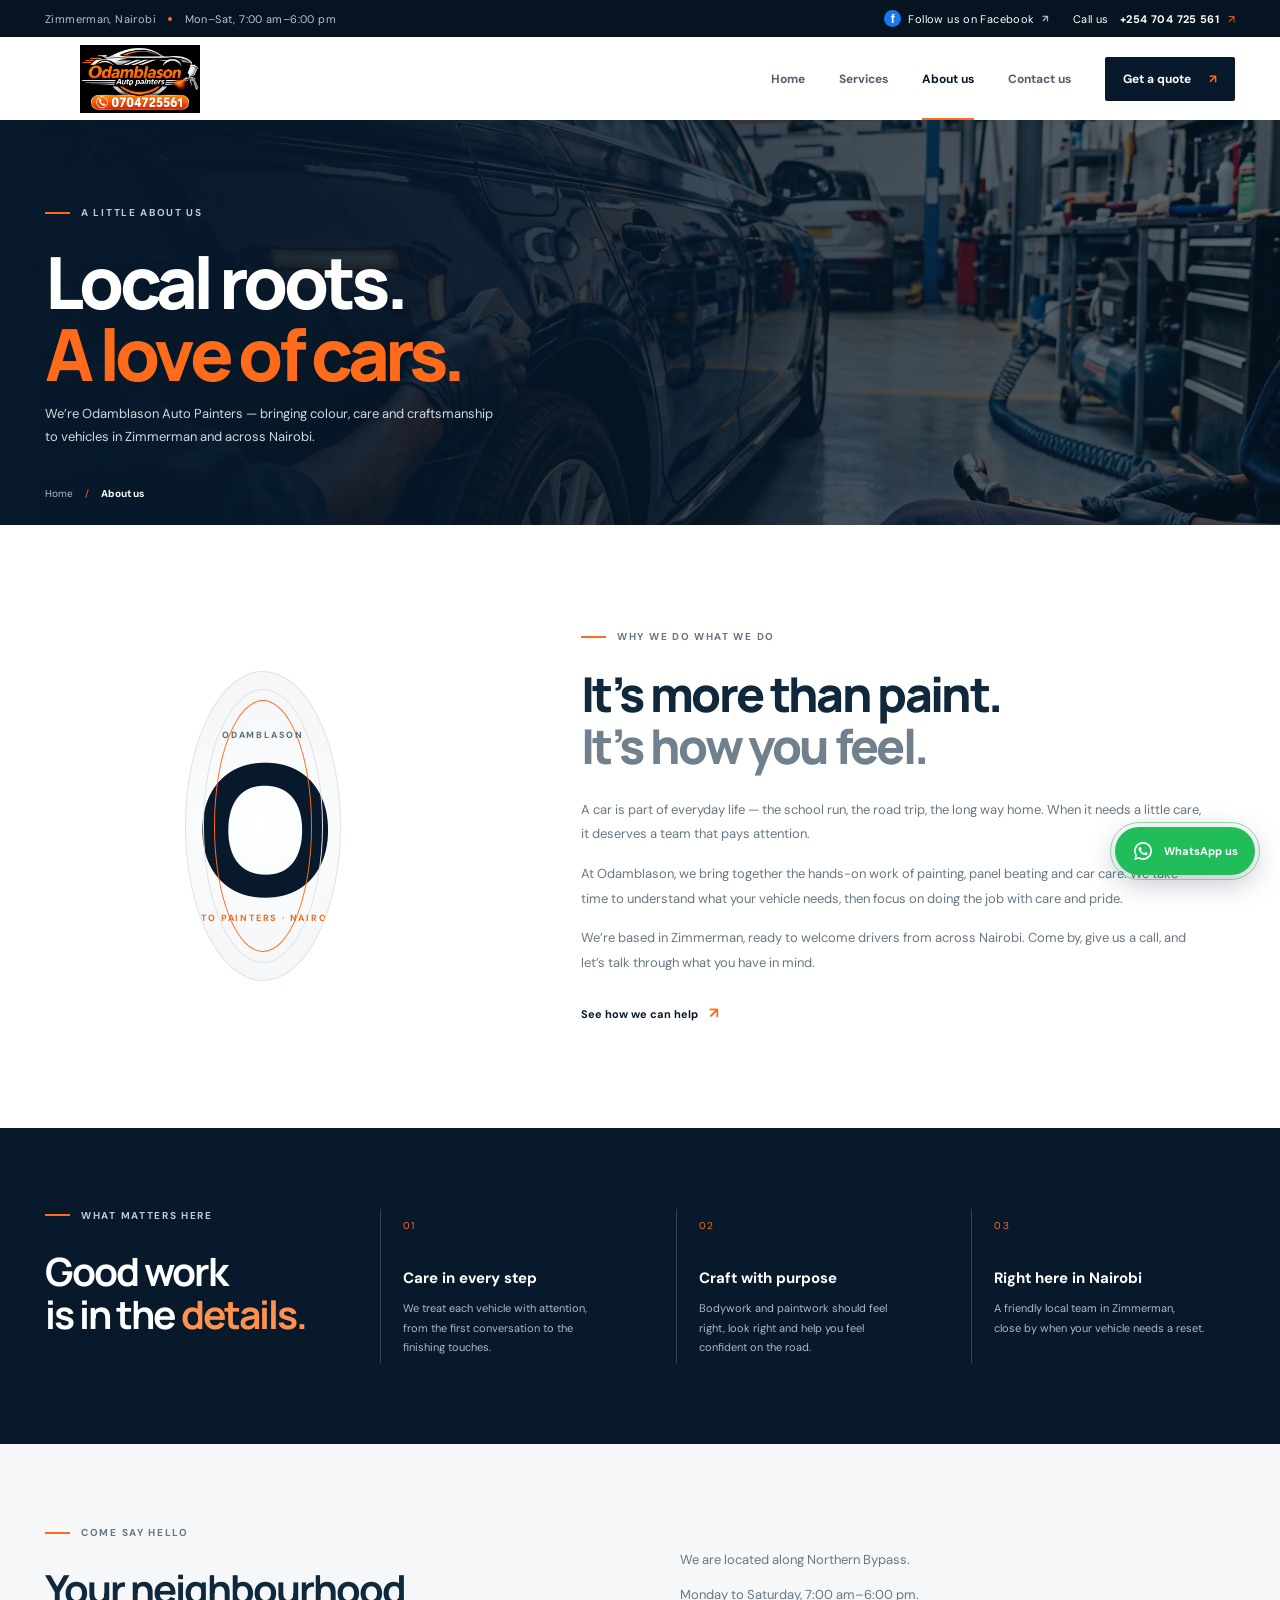
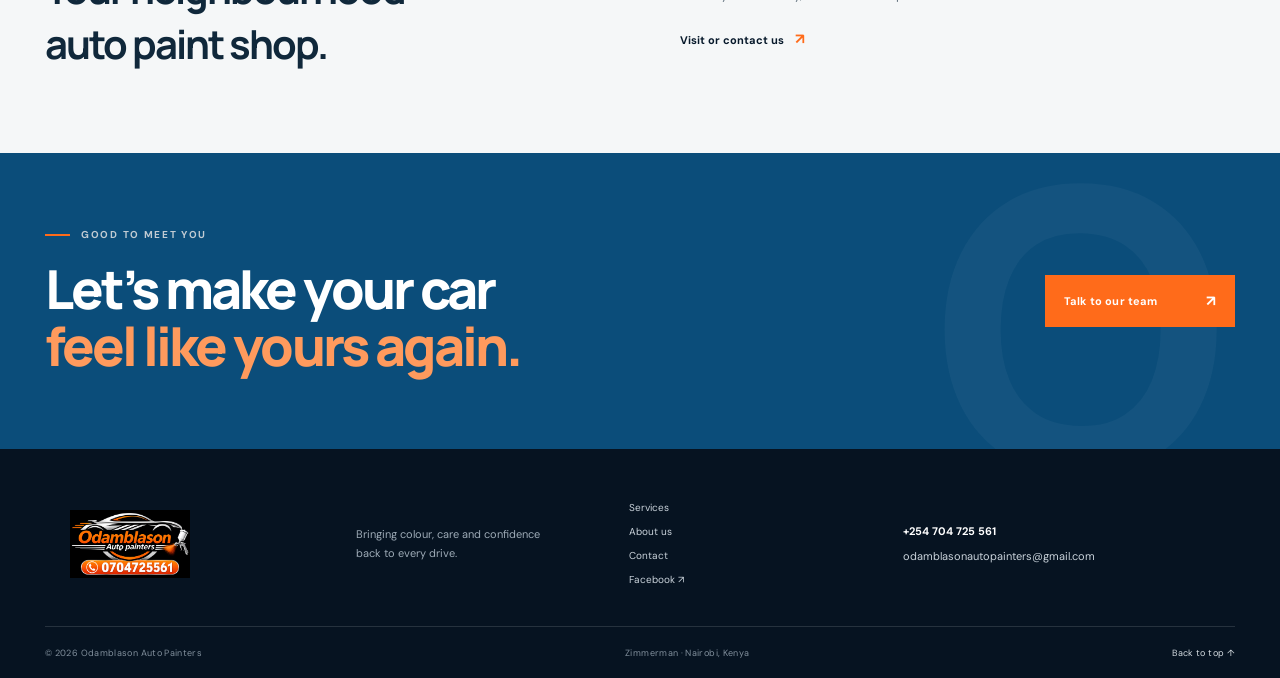
==== commit 92ceacf6: "Update location to Northern Bypass and add live map - Replace address text with 'We are located alon" ====
--- a/about.html
+++ b/about.html
@@ -4,5 +4,5 @@
 <main><section class="page-hero about-hero"><div class="wrap page-hero-inner"><span class="eyebrow light"><span class="eyebrow-line"></span> A LITTLE ABOUT US</span><h1>Local roots.<br><em>A love of cars.</em></h1><p>We’re Odamblason Auto Painters — bringing colour, care and craftsmanship to vehicles in Zimmerman and across Nairobi.</p><div class="breadcrumb"><a href="index.html">Home</a><span>/</span><b>About us</b></div></div></section>
 <section class="about-story section-pad"><div class="wrap about-grid"><div class="about-stamp"><span class="stamp-top">ODAMBLASON</span><span class="stamp-mark">O</span><span class="stamp-bottom">AUTO PAINTERS · NAIROBI</span></div><div class="about-text"><span class="eyebrow"><span class="eyebrow-line"></span> WHY WE DO WHAT WE DO</span><h2>It’s more than paint.<br><em>It’s how you feel.</em></h2><p>A car is part of everyday life — the school run, the road trip, the long way home. When it needs a little care, it deserves a team that pays attention.</p><p>At Odamblason, we bring together the hands-on work of painting, panel beating and car care. We take time to understand what your vehicle needs, then focus on doing the job with care and pride.</p><p>We’re based in Zimmerman, ready to welcome drivers from across Nairobi. Come by, give us a call, and let’s talk through what you have in mind.</p><a class="text-link" href="services.html">See how we can help <span>↗</span></a></div></div></section>
 <section class="values-section"><div class="wrap values-grid"><div class="values-heading"><span class="eyebrow light"><span class="eyebrow-line"></span> WHAT MATTERS HERE</span><h2>Good work<br>is in the <em>details.</em></h2></div><div class="value-card"><span>01</span><h3>Care in every step</h3><p>We treat each vehicle with attention, from the first conversation to the finishing touches.</p></div><div class="value-card"><span>02</span><h3>Craft with purpose</h3><p>Bodywork and paintwork should feel right, look right and help you feel confident on the road.</p></div><div class="value-card"><span>03</span><h3>Right here in Nairobi</h3><p>A friendly local team in Zimmerman, close by when your vehicle needs a reset.</p></div></div></section>
-<section class="about-location section-pad"><div class="wrap about-loc-inner"><div><span class="eyebrow"><span class="eyebrow-line"></span> COME SAY HELLO</span><h2>Your neighbourhood<br>auto paint shop.</h2></div><div><p>Find us on Northern Bypass Road next to Otogas Petrol Station, around the Marurui, Roysambu and Zimmerman area.</p><p>Monday to Saturday, 7:00 am–6:00 pm.</p><a class="text-link" href="contact.html">Visit or contact us <span>↗</span></a></div></div></section><section class="cta-band"><div class="wrap cta-inner"><div><span class="eyebrow light"><span class="eyebrow-line"></span> GOOD TO MEET YOU</span><h2>Let’s make your car<br><em>feel like yours again.</em></h2></div><a class="button button-orange" href="contact.html#quote">Talk to our team <span>↗</span></a></div></section></main>
+<section class="about-location section-pad"><div class="wrap about-loc-inner"><div><span class="eyebrow"><span class="eyebrow-line"></span> COME SAY HELLO</span><h2>Your neighbourhood<br>auto paint shop.</h2></div><div><p>We are located along Northern Bypass.</p><p>Monday to Saturday, 7:00 am–6:00 pm.</p><a class="text-link" href="contact.html">Visit or contact us <span>↗</span></a></div></div></section><section class="cta-band"><div class="wrap cta-inner"><div><span class="eyebrow light"><span class="eyebrow-line"></span> GOOD TO MEET YOU</span><h2>Let’s make your car<br><em>feel like yours again.</em></h2></div><a class="button button-orange" href="contact.html#quote">Talk to our team <span>↗</span></a></div></section></main>
 <footer class="site-footer"><div class="wrap footer-main"><a class="footer-brand" href="index.html"><img src="assets/OdambIason Auto Painters Logo.png" alt="Odamblason Auto Painters"></a><p>Bringing colour, care and confidence back to every drive.</p><div class="footer-links"><a href="services.html">Services</a><a href="about.html">About us</a><a href="contact.html">Contact</a><a href="https://www.facebook.com/odamblason/" target="_blank" rel="noreferrer">Facebook ↗</a></div><div class="footer-contact"><a href="tel:+254704725561">+254 704 725 561</a><a href="mailto:odamblasonautopainters@gmail.com">odamblasonautopainters@gmail.com</a></div></div><div class="wrap footer-bottom"><span>© <span class="year"></span> Odamblason Auto Painters</span><span>Zimmerman · Nairobi, Kenya</span><a href="#top">Back to top ↑</a></div></footer><a class="whatsapp-float" href="https://wa.me/254704725561?text=Hello%20Odamblason%20Auto%20Painters%2C%20I%27d%20like%20to%20ask%20about%20your%20services." target="_blank" rel="noreferrer" aria-label="Chat with Odamblason Auto Painters on WhatsApp"><svg viewBox="0 0 32 32" aria-hidden="true"><path d="M16.04 3a12.9 12.9 0 0 0-11 19.64L3.2 29l6.57-1.72A12.96 12.96 0 1 0 16.04 3Zm0 23.6c-1.97 0-3.9-.53-5.58-1.54l-.4-.24-3.9 1.02 1.04-3.8-.26-.41a10.62 10.62 0 1 1 9.1 4.97Zm5.83-7.95c-.32-.16-1.9-.94-2.19-1.05-.3-.11-.5-.16-.71.16-.21.32-.82 1.05-1 1.27-.18.21-.37.24-.69.08-.32-.16-1.34-.5-2.55-1.57-.95-.84-1.59-1.88-1.77-2.2-.18-.32-.02-.49.14-.65.14-.14.32-.37.48-.55.16-.19.21-.32.32-.53.1-.21.05-.4-.03-.56-.08-.16-.72-1.73-.98-2.37-.26-.62-.52-.54-.71-.55h-.61c-.21 0-.56.08-.85.4-.29.31-1.11 1.09-1.11 2.66s1.14 3.09 1.3 3.3c.16.21 2.25 3.43 5.46 4.81.76.33 1.35.52 1.81.66.76.24 1.46.2 2.01.12.61-.09 1.9-.78 2.17-1.53.27-.76.27-1.4.19-1.53-.08-.13-.29-.21-.61-.37Z"/></svg><span>WhatsApp us</span></a></body></html>
